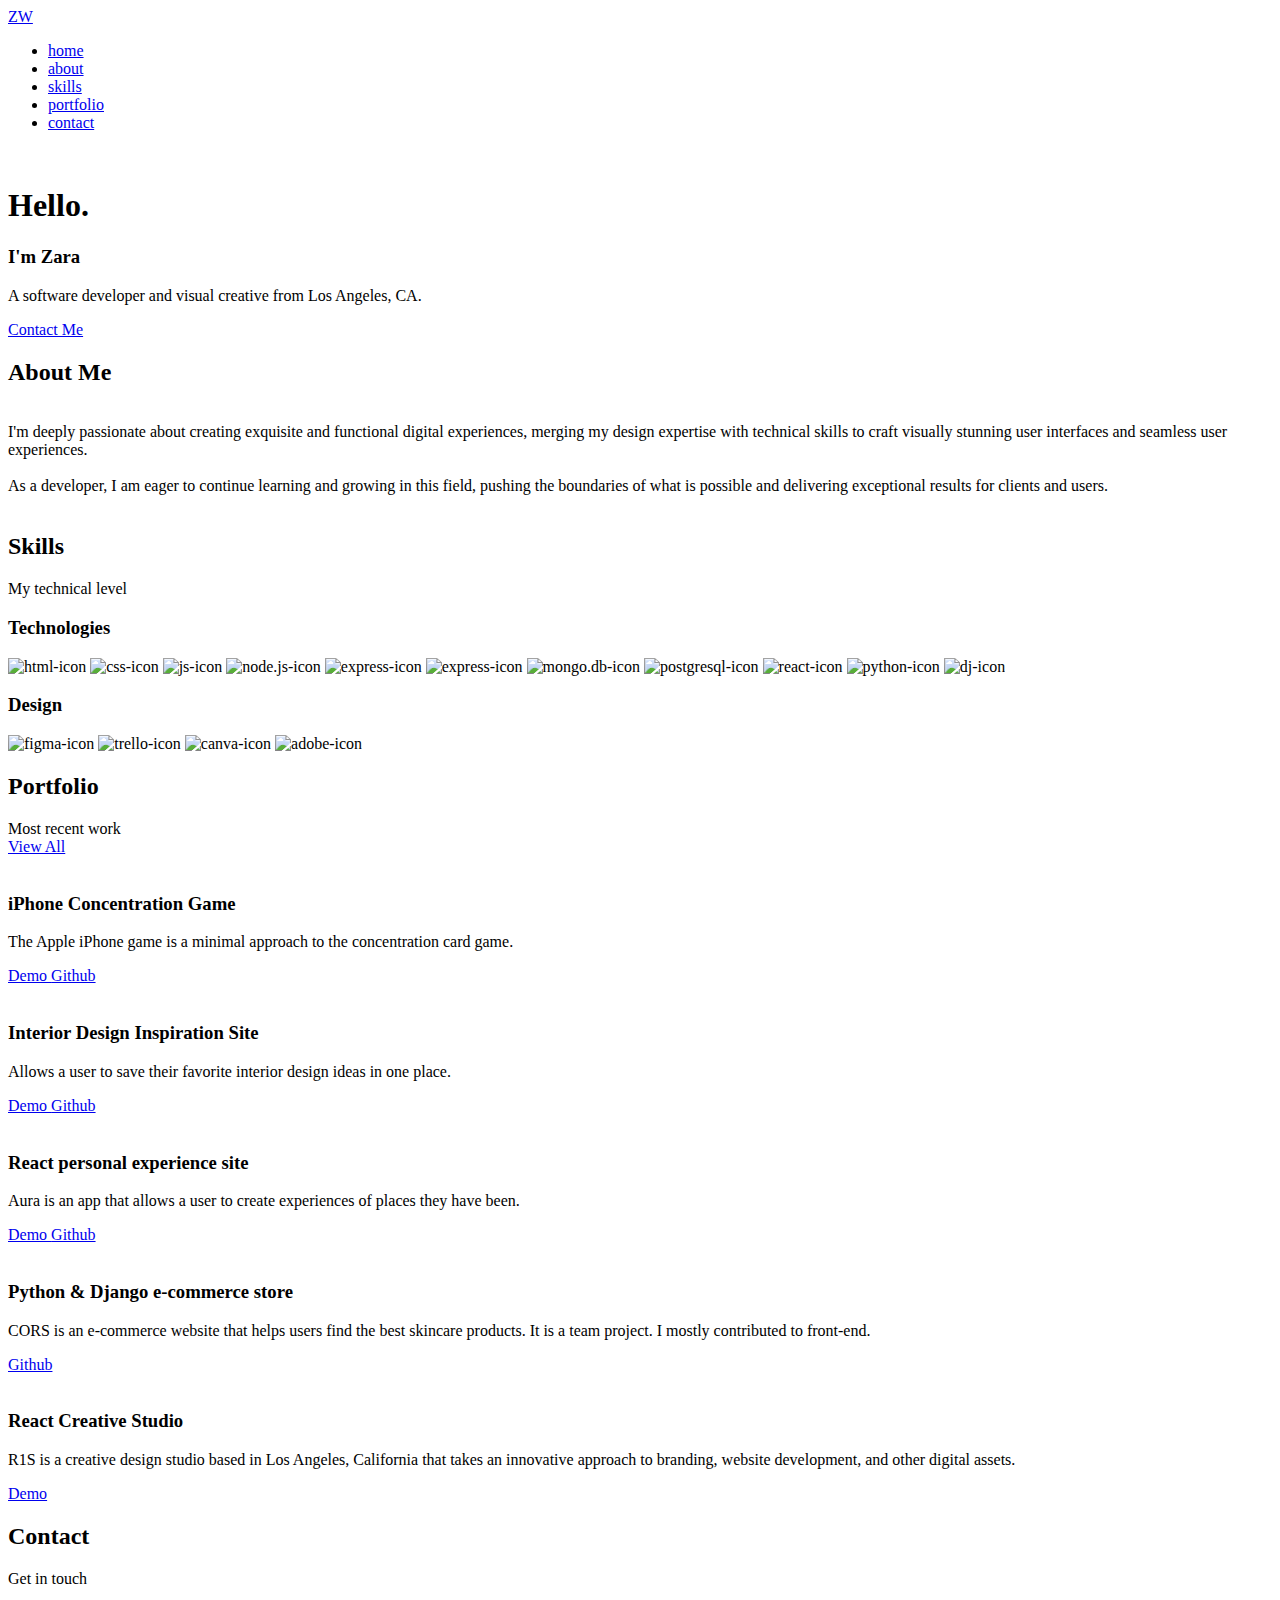
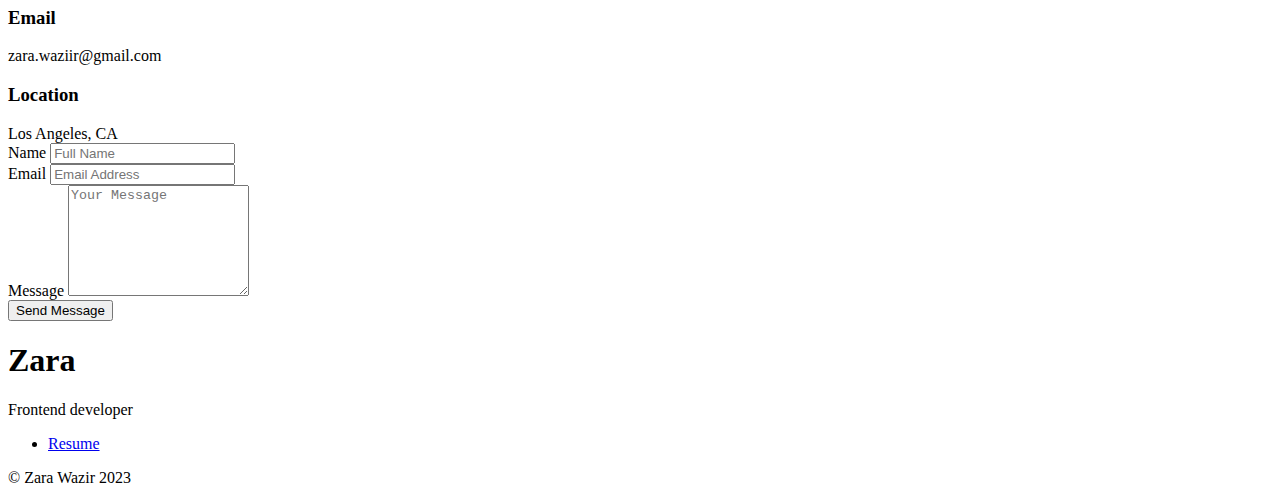
==== index.html @ 8b0acce5 "testing button" ====
<!DOCTYPE html>
<html lang="en">

<head>
	<meta charset="UTF-8">
	<meta http-equiv="X-UA-Compatible" content="IE=edge">
	<meta name="viewport" content="width=device-width, initial-scale=1.0">

	<!--==================== UNICONS ====================-->
	<link rel="stylesheet" href="https://unicons.iconscout.com/release/v4.0.0/css/line.css">

	<!--==================== FONT AWESOME ====================-->
	<script src="https://kit.fontawesome.com/96fd9e83e1.js" crossorigin="anonymous"></script>

	<!--==================== SWIPER CSS ====================-->
	<link rel="stylesheet" href="assets/css/swiper-bundle.min.css">

	<!--==================== BOOTSTRAP ====================-->
	<!-- <link rel="stylesheet" href="https://cdn.jsdelivr.net/npm/bootstrap@4.3.1/dist/css/bootstrap.min.css"
		integrity="sha384-ggOyR0iXCbMQv3Xipma34MD+dH/1fQ784/j6cY/iJTQUOhcWr7x9JvoRxT2MZw1T" crossorigin="anonymous"> -->

	<!--==================== CSS ====================-->
	<link rel="stylesheet" href="assets/css/style.css">

	<!--==================== LOGO ====================-->
	<link rel="icon" href="assets/img/zlogo.png" type="logo">

	<title>Zara Wazir</title>
</head>

<body>
	<!--==================== HEADER ====================-->
	<header class="header" id="header">
		<nav class="nav container">
			<a href="#home" class="nav_logo">ZW</a>


			<div class="nav__menu" id="nav-menu">
				<ul class="nav__list grid">
					<li class="nav__item">
						<a href="#home" class="nav__link active-link">
							<i class="uil uil-estate nav__icon"></i> home

						</a>
					</li>
					<li class="nav__item">
						<a href="#about" class="nav__link">
							<i class="uil uil-user nav__icon"></i> about
						</a>
					</li>
					<li class="nav__item">
						<a href="#skills" class="nav__link">
							<i class="uil uil-file-alt nav__icon"></i> skills
						</a>
					</li>

					<li class="nav__item">
						<a href="#portfolio" class="nav__link">
							<i class="uil uil-scenery nav__icon"></i> portfolio

						</a>
					</li>
					<li class="nav__item">
						<a href="#contact" class="nav__link">
							<i class="uil uil-message nav__icon"></i> contact

						</a>
					</li>
				</ul>
				<i class="uil uil-times nav__close" id="nav-close"></i>
			</div>
			<div class="nav__btns">
				<!-- Theme Change button -->
				<i class="uil uil-moon change-theme" id="theme-button"></i>

				<div class="nav__toggle" id="nav-toggle">
					<i class="uil uil-apps"></i>
				</div>
			</div>
		</nav>
	</header>

	<!--==================== MAIN ====================-->
	<main class="main">
		<!--==================== HOME ====================-->
		<section class="home section" id="home">
			<div class="home_container container grid">
				<div class="home__content grid">
				</div>
				<div class="home__data">
					<img src="assets/img/zw.png" alt="" class="home__img">
					<h1 class="home__title">Hello.</h1>
					<h3 class="home__subtitle">I'm Zara</h3>
					<p class="home__description">A software developer and visual creative from Los Angeles, CA. </p>
					<a href="#contact" class="button button--flex">
						Contact Me <i class="uil uil-message button__icon"></i>
					</a>
				</div>
		</section>
		<!--==================== ABOUT ====================-->
		<section class="about section" id="about">
			<h2 class="section__title">About Me</h2>
			<span class="section__subtitle"></span>
			<div class="about__container container grid">
				<img src="assets/img/about2.png" alt="" class="about__img">
				<div class="about__data">
				<div class="about__description"> I'm deeply passionate about creating exquisite and functional digital experiences, merging my design expertise with
				technical skills to craft visually stunning user interfaces and seamless user experiences. <br>
				<br>
				As a developer, I am eager to continue learning and growing in this field, pushing the boundaries of what is possible
				and delivering exceptional results for clients and users.<br>
				<br>
				<!-- In my spare time, I find joy in cooking, indulging in K-dramas, tidying up spaces, and fostering a modern minimal
				lifestyle. I channel this love for simplicity and aesthetics into my web design, where a clean and inviting aesthetic is
				always a nice touch.
				<br>
				 -->
				 <p>
					       </p>
			</div>
		</section>

		<!-- ==================== SKILLS TECH-STACK ==================== -->
		<section class="skills section" id="skills">
			<h2 class="section__title">Skills</h2>
			<span class="section__subtitle">My technical level</span>

			<div class="tech-stack">
				<div class="expertise">
					<h3>Technologies</h3>
					<div class="card-content">
						<img class="icon" src="assets/img/html.svg" alt="html-icon">
						<img class="icon" src="assets/img/css.svg" alt="css-icon">
						<img class="icon" src="assets/img/js.svg" alt="js-icon">
						<img class="icon" src="assets/img/node.js.svg" alt="node.js-icon">
						<img class="icon" src="assets/img/express.svg" alt="express-icon">
						<img class="icon" src="assets/img/TS.svg" alt="express-icon">
						<img class="icon" src="assets/img/mongoDB.svg" alt="mongo.db-icon">
						<img class="icon" src="assets/img/postgres.svg" alt="postgresql-icon">
						<img class="icon" src="assets/img/react.svg" alt="react-icon">
						<img class="icon" src="assets/img/python.svg" alt="python-icon">
						<img class="icon" src="assets/img/dj.svg" alt="dj-icon">
					</div>

					<div class="design">
						<h3>Design</h3>
						<div class="card-content">
							<img class="icon" src="assets/img/figma.svg" alt="figma-icon">
							<img class="icon" src="assets/img/trello.svg" alt="trello-icon">
							<img class="icon" src="assets/img/canva.svg" alt="canva-icon">
							<img class="icon" src="assets/img/adobe.svg" alt="adobe-icon">
						</div>
					</div>
				</div>
			</div>
		</section>

		<!-- ==================== PORTFOLIO ==================== -->
		
		<section class="portfolio section" id="portfolio">
			<h2 class="section__title">Portfolio</h2>
			<span class="section__subtitle">Most recent work</span>
			<div class="btn-div">
				<a href="/portfolio.html" class="button button--flex button--small portfolio__button btn-div" >
					View All
				<i class="uil uil-arrow-right button__icon"></i>
			</a>
		</div>
	

			<div class="portfolio__container container swiper mySwiper">
				<div class="swiper-wrapper">
					<!--==================== PORTFOLIO 1 ====================-->
					<div class="portfolio__content grid swiper-slide">
						<img src="assets/img/iphone-concentration-game.png" alt="" class="portfolio__img p2-img">

						<div class="portfolio__data">
							<h3 class="portfolio__title">iPhone Concentration Game</h3>
							<p class="portfolio__description">The Apple iPhone game is a minimal approach to the
								concentration card game.</p>
								<a href="https://concentration-game.up.railway.app/" class="button button--flex button--small portfolio__button "
									target="_blank">
								Demo
								<i class="uil uil-arrow-right  button__icon"></i>
							</a>
							<a href="https://github.com/mehjwazir/concentration-game"
								class="button button--flex button--small portfolio__button " target="_blank">
								Github
								<i class="uil uil-arrow-right button__icon"></i>
							</a>
						</div>
					</div>
					<!--==================== PORTFOLIO 2 ====================-->
					<div class="portfolio__content grid swiper-slide">
						<img src="assets/img/interior-design.png" alt="" class="portfolio__img p2-img">

						<div class="portfolio__data">
							<h3 class="portfolio__title">Interior Design Inspiration Site</h3>
							<p class="portfolio__description">Allows a user to save their favorite interior design ideas in one place.
							</p>
							<a href=https://interior-design.up.railway.app/ class="button button--flex button--small portfolio__button " target="_blank">
								Demo
								<i class="uil uil-arrow-right  button__icon"></i>
							</a>
							<a href="https://github.com/mehjwazir/interior-design"
								class="button button--flex button--small portfolio__button " target="_blank">
								Github
								<i class="uil uil-arrow-right button__icon"></i>
							</a>
						</div>
					</div>
					
					<!--==================== PORTFOLIO 3 ====================-->
					<div class="portfolio__content grid swiper-slide">
						<img src="assets/img/aura.png" alt="" class="portfolio__img p2-img">

						<div class="portfolio__data">
							<h3 class="portfolio__title">React personal experience site</h3>
							<p class="portfolio__description"> Aura is an app that allows a user to create experiences of places they have been.
							</p>
							<a href="https://aura.up.railway.app/" class="button button--flex button--small portfolio__button" target="_blank" > 
								Demo
								<i class="uil uil-arrow-right button__icon"></i>
							</a>
							<a href="https://github.com/mehjwazir/aura"
								class="button button--flex button--small portfolio__button " target="_blank">
								Github
								<i class="uil uil-arrow-right button__icon"></i>
							</a>
						</div>
					</div>

					<!--==================== PORTFOLIO 4 ====================-->
					<div class="portfolio__content grid swiper-slide">
						<img src="assets/img/cors.png" alt="" class="portfolio__img p2-img">
					
						<div class="portfolio__data">
							<h3 class="portfolio__title">Python & Django e-commerce store</h3>
							<p class="portfolio__description">CORS is an e-commerce website that helps users find the best skincare products. It is a team project. I mostly contributed to front-end.
							</p>
							<a href="https://github.com/CodyMurr/cors-project" class="button button--flex button--small portfolio__button "
								target="_blank">
								Github
								<i class="uil uil-arrow-right button__icon"></i>
							</a>
						</div>
					</div>
						<!--==================== PORTFOLIO 5 ====================-->
						<div class="portfolio__content grid swiper-slide">
							<img src="assets/img/r1s.png" alt="" class="portfolio__img p2-img">
						
							<div class="portfolio__data">
								<h3 class="portfolio__title">React Creative Studio</h3>
								<p class="portfolio__description">R1S is a creative design studio based in Los Angeles, California that takes an innovative approach to branding, website development, and other digital assets.

								</p>
								<a href="https://rohe1studio.com/" class="button button--flex button--small portfolio__button "
									target="_blank">
									Demo
									<i class="uil uil-arrow-right button__icon"></i>
								</a>
							</div>
						</div>
				</div>

				<!-- Add Arrows -->
				<div class="swiper-button-next">
					<i class="uil uil-angle-right-b swiper-portfolio-icon"></i>
				</div>
				<div class="swiper-button-prev">
					<i class="uil uil-angle-left-b swiper-portfolio-icon"></i>
				</div>

				<!-- Add Pagination -->
				<div class="swiper-pagination"></div>
			</div>
		</section>


		<!--==================== CONTACT ME ====================-->
		<section class="contact section" id="contact">
			<h2 class="section__title">Contact</h2>
		<span class="section__subtitle">Get in touch</span>

			<div class="contact__container container grid">
				<div>

					<div class="contact__information">
						<i class="uil uil-envelope contact__icon"></i>
						<div>
							<h3 class="contact__title">Email</h3>
							<span class="contact__subtitle">zara.waziir@gmail.com</span>
						</div>
					</div>

					<div class="contact__information">
						<i class="uil uil-map-marker contact__icon"></i>
						<div>
							<h3 class="contact__title">Location</h3>
							<span class="contact__subtitle">Los Angeles, CA</span>
						</div>
					</div>
				</div>

				<form action="https://formspree.io/f/mdoveely" method="POST" class="contact__form grid">
					<div class="contact__inputs grid">
						<div class="contact__content">
							<label for="" class="contact__label">Name</label>
							<input type="text" name="name" class="contact__input" placeholder="Full Name" required>
						</div>
						<div class="contact__content">
							<label for="" class="contact__label">Email</label>
							<input type="email" name="email" class="contact__input" placeholder="Email Address" required>
						</div>
					</div>
					<!-- <div class="contact__content">
						<label for="" class="contact__label">Project</label>
						<input type="text" name="text" class="contact__input">
					</div> -->
					<div class="contact__content">
						<label for="" class="contact__label">Message</label>
						<textarea name="textarea" id="" cols="0" rows="7" class="contact__input" placeholder="Your Message" required></textarea>
					</div>
					<div>
						<button type="submit" class="button button--flex">
							Send Message
							<i class="uil uil-message button__icon" ></i>
						</button>
					</div>
				</form>
			</div>
		</section>
	</main>

	<!--==================== FOOTER ====================-->
	<footer class="footer">
		<div class="footer__bg">
			<div class="footer__container container grid">
				<div>
					<h1 class="footer__title">Zara</h1>
					<span class="footer__subtitle">Frontend developer</span>
				</div>

				<ul class="footer__links">
					<li>
						<a href="https://docs.google.com/document/d/1O4CXvCYCmw8gj4f4keh7XNuHsCaDlIm1-J4uMjoQ_Gg/edit?usp=sharing"
						class="footer__links resume" target="_blank">Resume
						</a>
					</li>
			
				</ul>

				<div class="footer__social">

					<a href="https://www.linkedin.com/in/zarawazir/" target="_blank" class="footer__social">
						<i class="uil uil-linkedin"></i>
					</a>


					<a href="https://github.com/mehjwazir" target="_blank" class="footer__social">
						<i class="uil uil-github"></i>

					</a>

					<a href="" class="footer__social" target="_blank">
						<i class="uil uil-twitter"></i>
					</a>

					<a href="" class="footer__social" target="_blank">
						<i class="fa-brands fa-codepen"></i>
					</a>
				</div>
			</div>

			<p class="footer__copy">&#169; Zara Wazir 2023</p>
		</div>
	</footer>

	<!--==================== SCROLL TOP ====================-->
	<a href="#" class="scrollup" id="scroll-up">
		<i class="uil uil-arrow-up scrollup__icon"></i>

	</a>

	<!--==================== SWIPER JS ====================-->
	<script src="assets/js/swiper-bundle.min.js"></script>
	<!--==================== MAIN JS ====================-->
<script src="assets/js/main.js?v=1.0"></script>

</body>

</html>
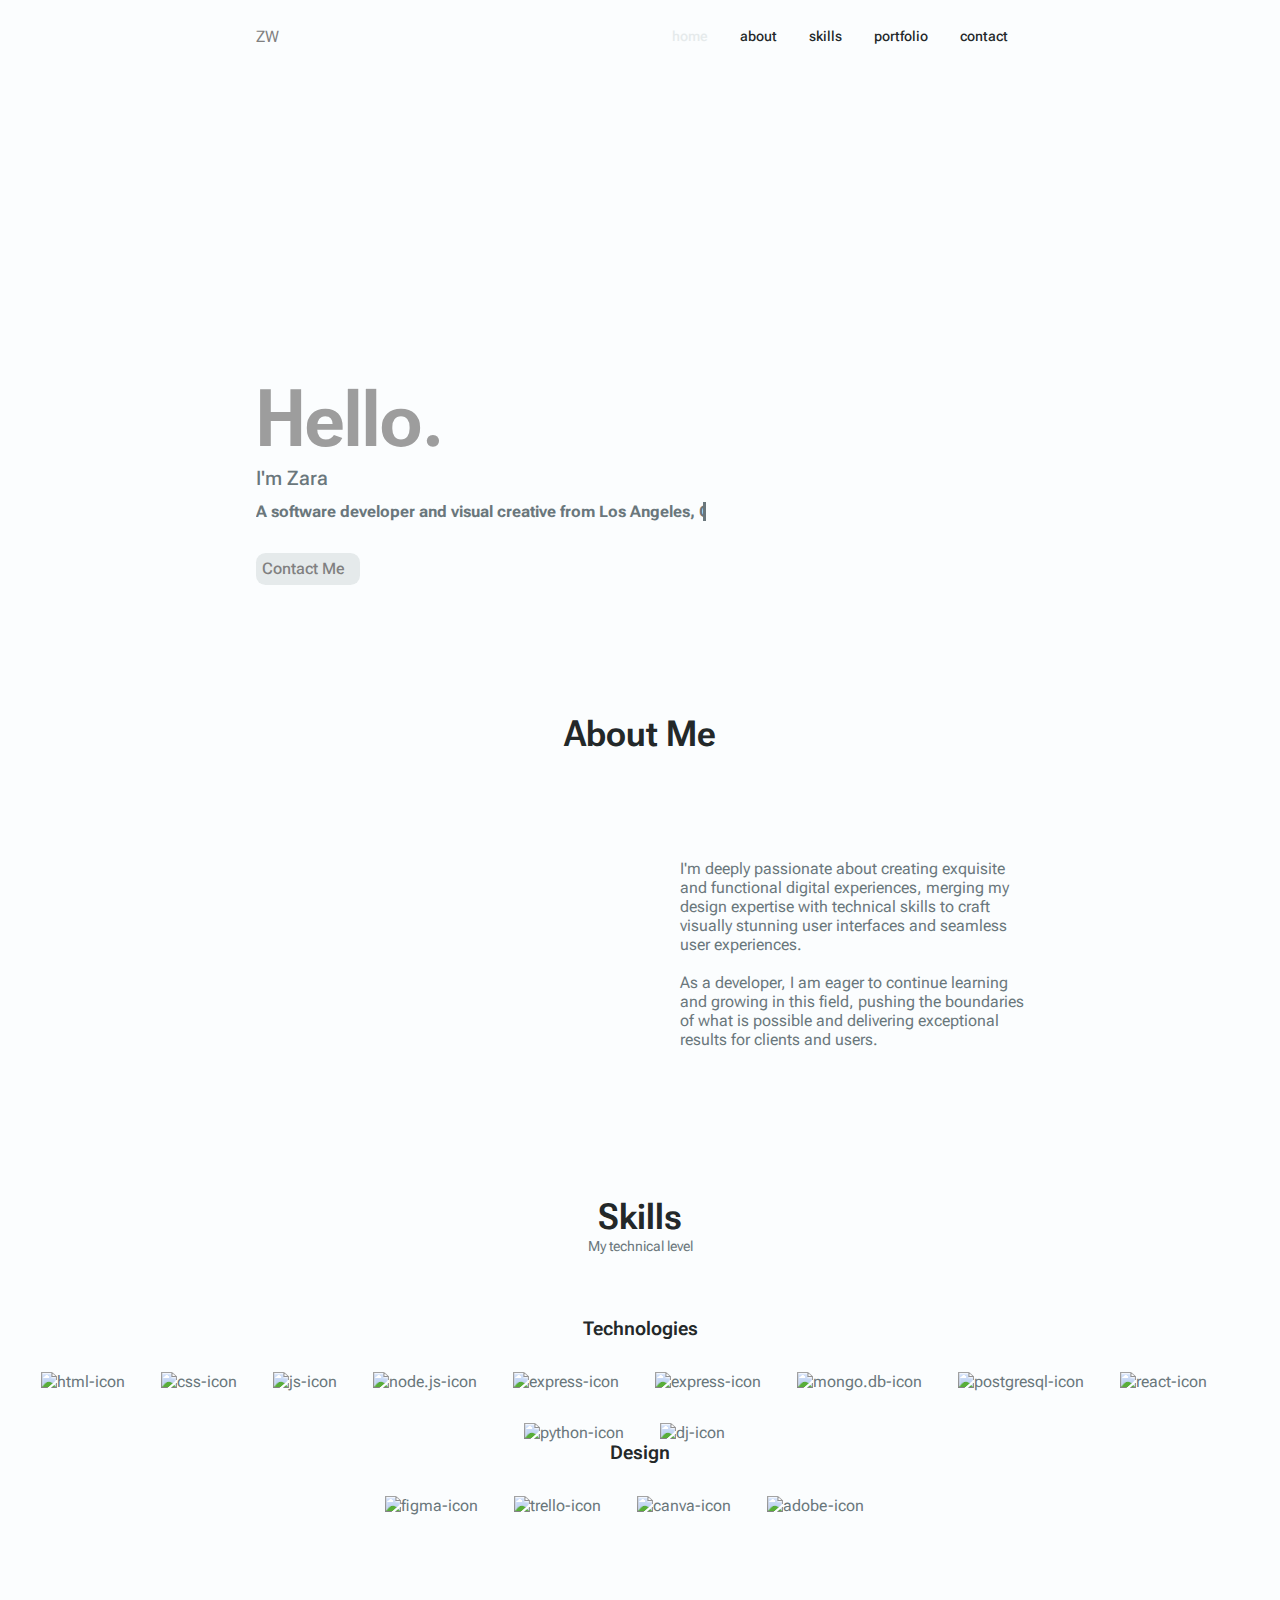
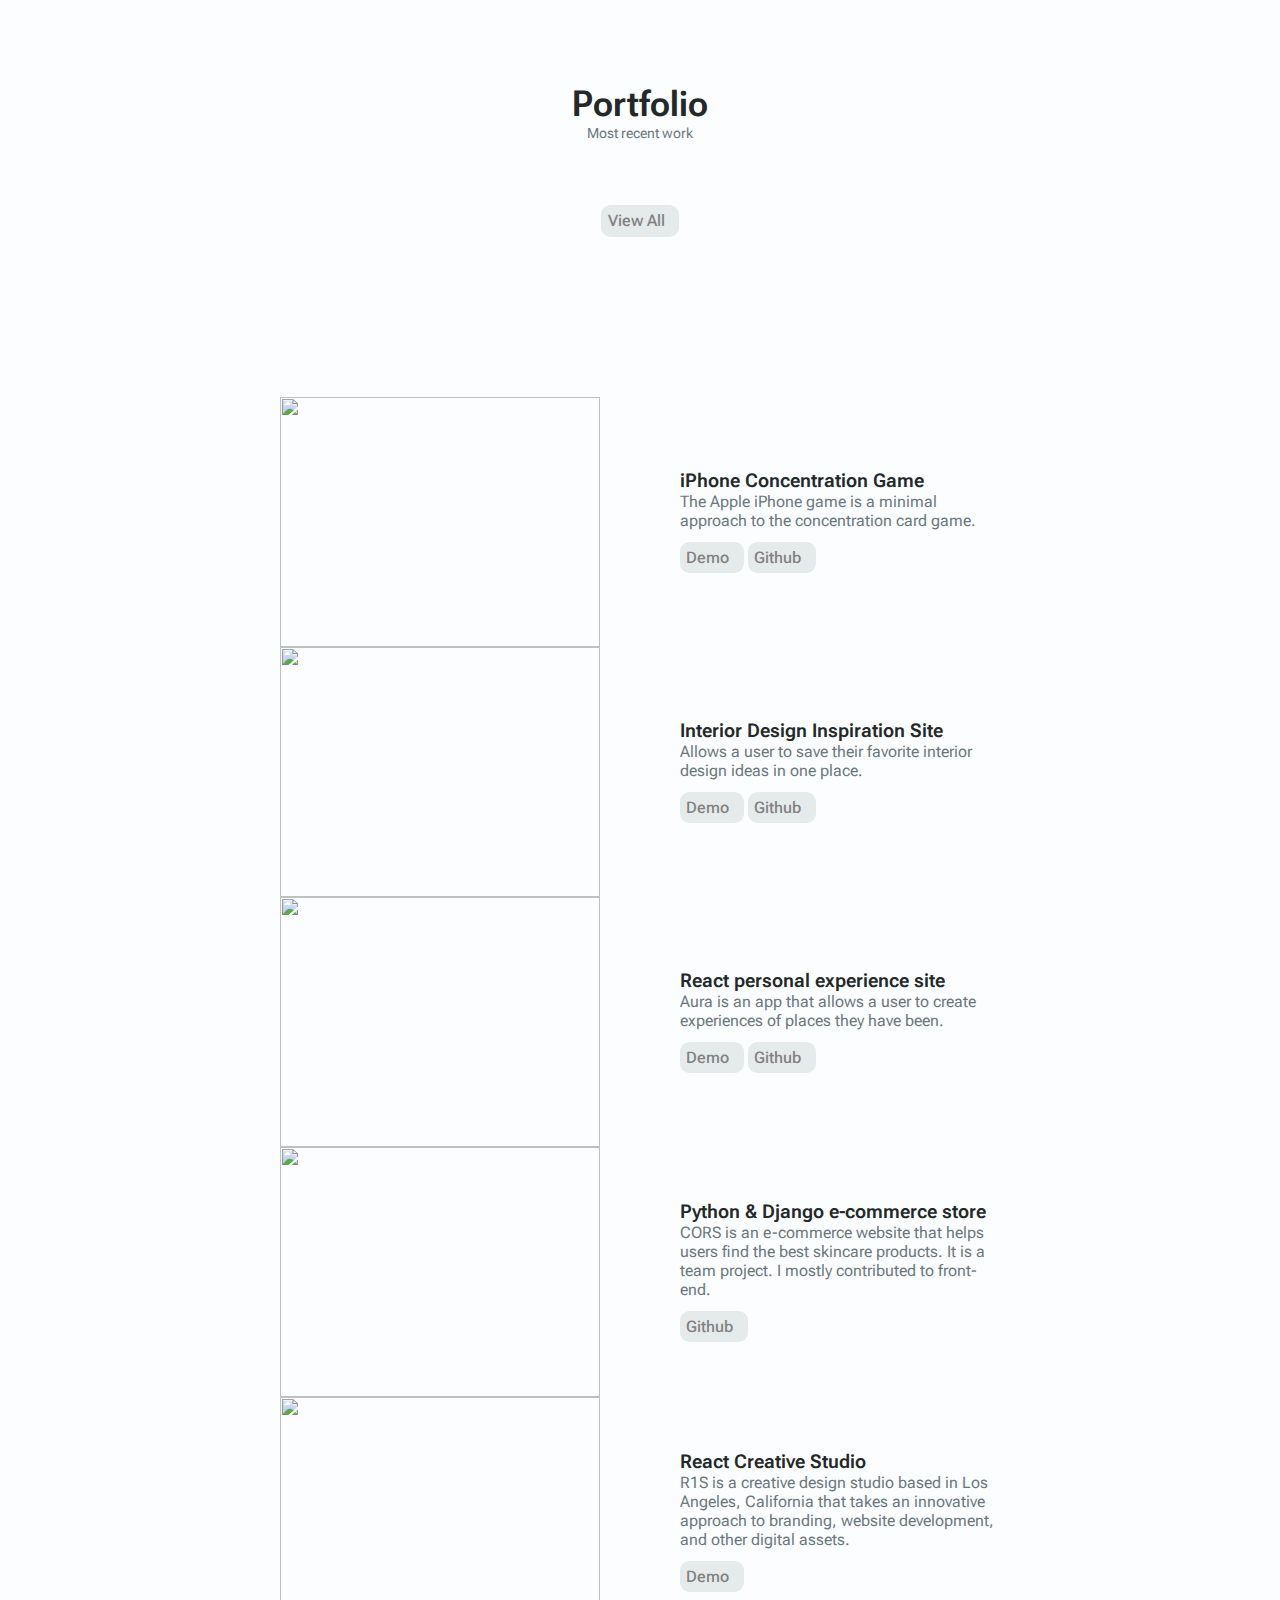
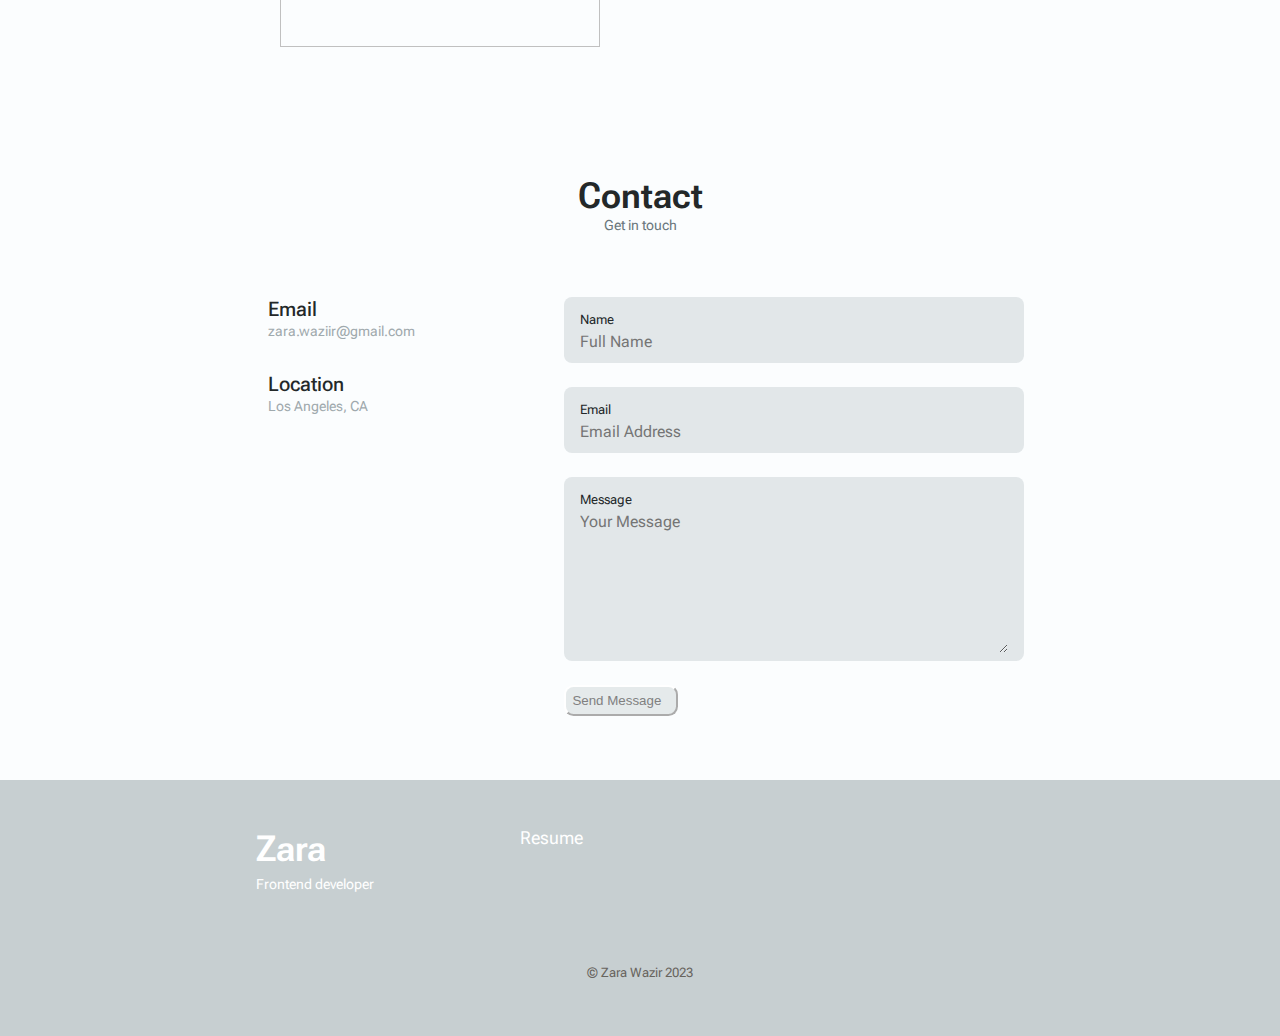
==== commit e6773126: "testing button" ====
--- a/index.html
+++ b/index.html
@@ -161,7 +161,7 @@
 			<h2 class="section__title">Portfolio</h2>
 			<span class="section__subtitle">Most recent work</span>
 			<div class="btn-div">
-				<a href="/portfolio.html" class="button button--flex button--small portfolio__button btn-div" >
+				<a href="/portfolio.html" class="button button--small portfolio__button btn-div" >
 					View All
 				<i class="uil uil-arrow-right button__icon"></i>
 			</a>
--- a/assets/css/style.css
+++ b/assets/css/style.css
@@ -0,0 +1,924 @@
+/*==================== GOOGLE FONTS ====================*/
+@import url('https://fonts.googleapis.com/css2?family=Roboto+Flex:opsz,wght@8..144,200&display=swap');
+
+/*==================== VARIABLES CSS ====================*/
+:root {
+	--header-height: 3rem;
+
+	/*========== Colors ==========*/
+
+	--hue-color: 195;
+	/*Purple 250 - Green 142 - Blue 230 - Pink 340*/
+
+	/* HSL color mode */
+	--first-color: hsl(var(--hue-color), 14%, 91%);
+	--first-color-second: hsl(var(--hue-color), 10%, 80%);
+	--first-color-alt: hsl(var(--hue-color), 57%, 53%);
+	--first-color-lighter: hsl(var(--hue-color), 92%, 85%);
+	--title-color: hsl(var(--hue-color), 8%, 15%);
+	--text-color: hsl(var(--hue-color), 8%, 45%);
+	--text-color-light: hsl(var(--hue-color), 8%, 65%);
+	--input-color: hsl(var(--hue-color), 12%, 90%);
+	--body-color: hsl(var(--hue-color), 60%, 99%);
+	--container-color: #fff;
+	--scroll-bar-color: hsl(var(--hue-color), 12%, 90%);
+	--scroll-thumb-color: hsl(var(--hue-color), 12%, 80%);
+
+	/*========== Font and typography ==========*/
+	--body-font: 'Roboto Flex', sans-serif;
+
+	/* .5rem = 8px, 1rem = 16px, 1.5rem = 24px ... */
+	--big-font-size: 2rem;
+	--h1-font-size: 1.5rem;
+	--h2-font-size: 1.25rem;
+	--h3-font-size: 1.125rem;
+	--normal-font-size: .938rem;
+	--small-font-size: .813rem;
+	--smaller-font-size: .75rem;
+
+	/*========== Font weight ==========*/
+	--font-medium: 500;
+	--font-semi-bold: 600;
+
+	/*========== Margin Bottom ==========*/
+	/* .25rem = 4px, .5rem = 8px, .75rem = 12px ... */
+	--mb-0-25: .25rem;
+	--mb-0-5: .5rem;
+	--mb-0-75: .75rem;
+	--mb-1: 1rem;
+	--mb-1-5: 1.5rem;
+	--mb-2: 2rem;
+	--mb-2-5: 2.5rem;
+	--mb-3: 3rem;
+
+	/*========== z index ==========*/
+	--z-tooltip: 10;
+	--z-fixed: 100;
+	--z-modal: 1000;
+}
+
+/* Font size for large devices */
+@media screen and (min-width: 968px) {
+	:root {
+		--big-font-size: 3rem;
+		--h1-font-size: 2.25rem;
+		--h2-font-size: 1.5rem;
+		--h3-font-size: 1.25rem;
+		--normal-font-size: 1rem;
+		--small-font-size: .875rem;
+		--smaller-font-size: .813rem;
+	}
+}
+
+/*========== Variables Dark theme ==========*/
+body.dark-theme {
+	/* HSL color mode */
+	--first-color-second: hsl(var(--hue-color), 30%, 8%);
+	--title-color: hsl(var(--hue-color), 8%, 95%);
+	--text-color: hsl(var(--hue-color), 8%, 75%);
+	--input-color: hsl(var(--hue-color), 29%, 16%);
+	--body-color: hsl(var(--hue-color), 28%, 12%);
+	--container-color: hsl(var(--hue-color), 29%, 16%);
+	--scroll-bar-color: hsl(var(--hue-color), 12%, 48%);
+	--scroll-thumb-color: hsl(var(--hue-color), 12%, 36%);
+
+}
+
+
+/*========== Button Dark/Light ==========*/
+.nav__btns {
+	display: flex;
+	align-items: center;
+}
+
+.change-theme {
+	font-size: 1.25rem;
+	color: var(--title-color);
+	margin-right: var(--mb-1);
+	cursor: pointer;
+}
+
+.change-theme:hover {
+	color: var(--first-color);
+}
+
+
+/*==================== BASE ====================*/
+* {
+	box-sizing: border-box;
+	padding: 0;
+	margin: 0;
+}
+
+html {
+	scroll-behavior: smooth;
+}
+
+body {
+	margin: 0 0 var(--header-height) 0;
+	font-family: var(--body-font);
+	font-size: var(--normal-font-size);
+	background-color: var(--body-color);
+	color: var(--text-color);
+}
+
+h1,
+h2,
+h3,
+h4 {
+	color: var(--title-color);
+	font-weight: var(--font-semi-bold);
+}
+
+ul {
+	list-style: none;
+}
+
+a {
+	text-decoration: none;
+	
+}
+
+
+img {
+	max-width: 100%;
+	height: auto;
+} 
+
+/*==================== REUSABLE CSS CLASSES ====================*/
+.section {
+	padding: 3rem 0 4rem;
+}
+
+.section__title {
+	font-size: var(--h1-font-size);
+	color: var(--title-color);
+}
+
+.section__subtitle {
+	display: block;
+	font-size: var(--small-font-size);
+	margin-bottom: var(--mb-3);
+}
+
+.section__title,
+.section__subtitle {
+	text-align: center;
+}
+
+/*==================== LAYOUT ====================*/
+.container {
+	max-width: 768px;
+	margin-left: var(--mb-1-5);
+	margin-right: var(--mb-1-5);
+}
+
+.grid {
+	display: grid;
+	gap: 1.5rem;
+}
+
+
+/*==================== HEADER ====================*/
+
+.header {
+	width: 100%;
+	position: fixed;
+	bottom: 0;
+	left: 0;
+	z-index: var(--z-fixed);
+	background-color: var(--body-color);
+}
+
+/*==================== NAV ====================*/
+.nav {
+	min-width: var(--header-height);
+	display: flex;
+	justify-content: space-between;
+	align-items: center;
+}
+
+.nav_logo {
+	color: gray;
+}
+.nav_logo .nav__toggle {
+	color: var(--title-color);
+	font-weight: var(--font-medium);
+}
+
+.nav_logo:hover {
+	color: var(--first-color)
+}
+
+.nav__toggle {
+	font-size: 1.1rem;
+	cursor: pointer;
+}
+
+.nav__toggle:hover {
+	color: var(--first-color);
+
+}
+
+@media screen and (max-width: 767px) {
+	.nav__menu {
+		position: fixed;
+		bottom: -100%;
+		left: 0;
+		width: 100%;
+		background-color: var(--body-color);
+		padding: 2rem 1.5rem 4rem;
+		box-shadow: 0 -1px 4px rgba(0, 0, 0, .15);
+		border-radius: 1.5rem 1.5rem 0 0;
+		transition: .3s;
+	}
+}
+
+.nav__list {
+	grid-template-columns: repeat(3, 1fr);
+	gap: 2rem;
+}
+
+.nav__link {
+	display: flex;
+	flex-direction: column;
+	align-items: center;
+	font-size: var(--small-font-size);
+	color: var(--title-color);
+	font-weight: var(--font-medium);
+}
+
+.nav__link:hover {
+	color: var(--first-color);
+}
+
+.nav__icon {
+	font-size: 1.2rem;
+}
+
+.nav__close {
+	position: absolute;
+	right: 1.3rem;
+	bottom: 0.5rem;
+	font-size: 1.5rem;
+	cursor: pointer;
+	color: var(--first-color);
+
+}
+
+.nav__close:hover {
+	color: var(--first-color-alt);
+}
+
+
+/* show menu */
+.show-menu {
+	bottom: 0;
+
+}
+
+
+/* Active link */
+.active-link {
+	color: var(--first-color);
+}
+
+
+/* Change background header */
+.scroll-header {
+	box-shadow: 0 -1px 4px rgba(0, 0, 0, .15);
+}
+
+
+/*==================== HOME ====================*/
+.home__container {
+	gap: 1rem;
+}
+
+
+.home__content {
+	grid-template-columns: .1fr .3fr;
+	padding-top: 3.5rem;
+	align-items: center;
+	
+}
+
+.home__img {
+margin-bottom: 10rem;
+height: 20rem;
+}
+
+.home__data {
+	grid-column: 1/3;
+}
+
+.home__title {
+	font-size: var(--big-font-size);
+	color: #9D9D9D;
+		position: relative;
+		font-size: 5rem;
+		animation: slide-up 1.2s;
+}
+
+@keyframes slide-up {
+	from {
+		transform: translateY(5rem);
+	}
+
+	to {
+		transform: translateY(0);
+	}
+}
+
+.home__subtitle {
+	font-size: var(--h3-font-size);
+	color: var(--text-color);
+	font-weight: var(--font-medium);
+	margin-bottom: var(--mb-0-75);
+	
+}
+
+.home__description {
+	margin-bottom: var(--mb-2);
+	position: relative;
+		width: 50ch;
+		font-weight: bold;
+		animation: type 5s steps(50), blink 0.5s step-end infinite alternate;
+		white-space: nowrap;
+		overflow: hidden;
+		border-right: 3px solid;
+}
+
+@keyframes type {
+	0% {
+		width: 0;
+	}
+}
+
+@keyframes blink {
+	50% {
+		border-color: transparent;
+	}
+}
+
+.home__scroll {
+	display: none;
+}
+
+.home__scroll-button {
+	color: var(--first-color);
+	transition: .3s;
+}
+
+.home__scroll-button:hover {
+	transform: translateY(.25rem);
+}
+
+
+.home__scroll-name {
+	font-size: var(--small-font-size);
+	color: var(--title-color);
+	font-weight: var(--font-medium);
+	margin-right: var(--mb-0-25);
+}
+
+.home__scroll-arrow {
+	font-size: 1.25rem;
+}
+
+
+/*==================== BUTTONS ====================*/
+.button {
+	color: black;
+	display: inline-block;
+	background-color: var(--first-color);
+	color: gray;
+	padding: .4rem;
+	border-radius: .6rem;
+	font-weight: var(--font-medium);
+}
+
+.button:hover {
+	color: white !important;
+	background-color: #9d968d;
+}
+
+.button__icon {
+	font-size: 1.25rem;
+	margin-left: var(--mb-0-5);
+	transition: .3s;
+
+}
+
+.button--flex {
+	display: inline-flex;
+	align-items: center;
+	border-color: white;
+	
+}
+
+.btn-div {
+	display: flex !important;
+	justify-content: center !important;
+	margin-bottom: 5rem !important;
+}
+
+/*==================== ABOUT ====================*/
+ .about__img {
+	height: 200px;
+	margin-left: 5.3rem;
+	/* border-radius: .5rem; */
+	/* justify-content: center;
+	align-self: center;
+	 */
+
+} 
+
+.about__description {
+	text-align: center;
+	margin-top: var(--mb-2-5);
+
+}
+
+
+/*==================== SKILLS ====================*/
+.skills__title {
+	font-size: var(--h3-font-size);
+}
+
+.skills__subtitle {
+	font-size: var(--small-font-size);
+	color: var(--text-color-light);
+}
+ 
+.icon {
+	width: 70px;
+	height: 70px;
+	margin-top: 2rem;
+	margin-right: 2rem;
+
+}
+
+@media (max-width: 414px) {
+	.icon {
+		width: 40px;
+		height: 40px;
+	}
+}
+
+.tech-stack {
+	text-align: center;
+	padding-bottom: 40px;
+}
+
+
+
+
+/*==================== PORTFOLIO ====================*/
+.portfolio__container {
+	overflow: initial;
+	
+}
+
+.portfolio__content {
+	padding: 0 1.5rem;
+}
+
+.portfolio__img {
+	/* width: 400px; */
+	/* border-radius: .5rem; */
+	justify-content: center;
+	/* margin-left: 0.1rem; */
+}
+
+.p2-img {
+	height: 250px;
+	
+	
+}
+
+.portfolio_title {
+	font-size: var(--h3-font-size);
+	margin-bottom: var(--mb-0-5);
+}
+
+.portfolio__description {
+	margin-bottom: var(--mb-0-75);
+}
+
+.portfolio__button:hover .button__icon {
+	transform: translateX(.25rem);
+
+}
+
+.btn {
+	text-decoration: underline;
+	color: gray;
+}
+
+.swiper-button-prev::after,
+.swiper-button-next::after {
+	content: '';
+}
+
+.swiper-portfolio-icon {
+	font-size: 2rem;
+	color: var(--first-color);
+}
+
+.swiper-button-prev {
+	left: -.5rem;
+}
+
+.swiper-button-next {
+	right: -.5rem;
+}
+
+.swiper-horizontal>.swiper-pagination-bullets {
+	bottom: -2.5rem;
+}
+
+.swiper-pagination-bullet-active {
+	background-color: var(--first-color);
+}
+
+.swiper-button-prev,
+.swiper-button-next,
+.swiper-pagination-bullet {
+	outline: none
+}
+
+
+
+/*==================== CONTACT ME ====================*/
+.contact__container {
+	row-gap: 3rem;
+}
+
+.contact__information {
+	display: flex;
+	margin-bottom: var(--mb-2);
+}
+
+.contact__icon {
+	font-size: 2rem;
+	color: var(--first-color);
+	margin-right: var(--mb-0-75);
+}
+
+.contact__title {
+	font-size: var(--h3-font-size);
+	font-weight: var(--font-medium);
+}
+
+.contact__subtitle {
+	font-size: var(--small-font-size);
+	color: var(--text-color-light);
+}
+
+.contact__content {
+	background-color: var(--input-color);
+	border-radius: .5rem;
+	padding: .75rem 1rem .25rem;
+}
+
+.contact__label {
+	font-size: var(--smaller-font-size);
+	color: var(--title-color);
+}
+
+.contact__input {
+	width: 100%;
+	background-color: var(--input-color);
+	color: var(--text-color);
+	font-family: var(--body-font);
+	font-size: var(--normal-font-size);
+	border: none;
+	outline: none;
+	padding: .25rem .5rem .5rem 0;
+}
+
+/*==================== FOOTER ====================*/
+.footer {
+	padding-top: 2rem;
+}
+
+.footer__container {
+	row-gap: 3.5rem;
+}
+
+.footer__bg {
+	background-color: var(--first-color-second);
+	padding: 2rem 0 3rem;
+}
+
+.footer__title {
+	font-size: var(--h1-font-size);
+	margin-bottom: var(--mb-0-25);
+	
+}
+
+.footer__subtitle {
+	font-size: var(--small-font-size);
+}
+
+.footer__links {
+	display: flex;
+	flex-direction: column;
+	row-gap: 1.5rem;
+}
+
+.footer__links:hover {
+	color: #9d968d;
+}
+
+.footer__social {
+	font-size: 1.25rem;
+	margin-right: var(--mb-1-5);
+}
+
+.footer__social:hover {
+	color: #9d968d;
+}
+
+.footer__copy {
+	font-size: var(--smaller-font-size);
+	text-align: center;
+	color: #67645e;
+	margin-top: var(--mb-3);
+}
+
+.footer__title,
+.footer__subtitle,
+.footer__links,
+.footer__social {
+	color: #FFF;
+}
+
+.resume {
+	font-size: 1.1rem;
+}
+/*========== SCROLL UP ==========*/
+.scrollup {
+	position: fixed;
+	right: 1rem;
+	bottom: -20%;
+	background-color: var(--first-color);
+	opacity: .8;
+	padding: 0 .3rem;
+	border-radius: .4rem;
+	z-index: var(--z-tooltip);
+	transition: .4s;
+}
+
+.scrollup:hover {
+	background-color: #9d968d;
+}
+
+.scrollup__icon {
+	font-size: 1.5rem;
+	color: #FFF;
+}
+
+/* Show scroll */
+.show-scroll {
+	bottom: 3.5rem;
+	right: 2.5rem;
+}
+
+/*========== SCROLL BAR ==========*/
+::-webkit-scrollbar {
+	width: .60rem;
+	background-color: var(--scroll-bar-color);
+	border-radius: .5rem;
+}
+
+::-webkit-scrollbar-thumb {
+	background-color: var(--scroll-thumb-color);
+	border-radius: .5rem;
+}
+
+::-webkit-scrollbar-thumb:hover {
+	background-color: var(--text-color-light);
+}
+
+/*==================== MEDIA QUERIES ====================*/
+/* For small devices */
+@media screen and (max-width: 350px) {
+	.container {
+		margin-left: var(--mb-1);
+		margin-right: var(--mb-1);
+	}
+
+	.nav__menu {
+		padding: 2rem .25rem 4rem;
+	}
+
+	.nav__list {
+		column-gap: 0
+	}
+
+	.home__content {
+		grid-template-columns: .25fr 3fr;
+	}
+
+
+	.skills__title {
+		font-size: var(--normal-font-size);
+	}
+
+	
+
+	
+}
+
+
+	/* For medium devices */
+	@media screen and (min-width: 568px) {
+		.home__content {
+			grid-template-columns: max-content 1fr 1fr;
+		}
+
+		.home__data {
+			grid-column: initial;
+		}
+
+			.home__img {
+			order: 1;
+			justify-self: center;
+			margin-bottom: 10rem;
+			height: 30rem;
+		}
+
+		.about__container,
+		.skills__container,
+		.portfolio__content,
+		.contact__container,
+		.footer__container {
+			grid-template-columns: repeat(2, 1fr);
+		}
+
+	}
+
+	@media screen and (min-width: 768px) {
+		.container {
+			margin-left: auto;
+			margin-right: auto;
+		}
+
+		body {
+			margin: 0;
+		}
+
+		.section {
+			padding: 6rem 0 2rem;
+		}
+
+		.section__subtitle {
+			margin-bottom: 4rem;
+		}
+
+		.header {
+			top: 0;
+			bottom: initial;
+		}
+
+		.header,
+		.main,
+		.footer__container {
+			padding: 0 1rem;
+		}
+
+		.nav {
+			height: calc(var(--header-height) + 1.5rem);
+			column-gap: 1rem;
+		}
+
+		.nav__icon,
+		.nav__close,
+		.nav_toggle {
+			display: none;
+		}
+
+		.nav__list {
+			display: flex;
+			column-gap: 2rem;
+		}
+		.nav__menu{
+			margin-left: auto;
+		}
+		.change-theme {
+			margin: 0;
+		}
+
+		.home__container{
+			row-gap: 5rem;
+		}
+		.home__content{
+			padding-top: 5.5rem;
+			column-gap: 2rem;
+		}
+
+		.home__img {
+		margin-bottom: 10rem;
+		height: 30rem;
+		}
+		
+		.home__scroll{
+			display: block;
+		}
+		.home__scroll-button{
+			margin-left: 3rem;
+		}
+
+		.about__container{
+			column-gap: 5rem;
+		}
+
+		/* .about__img{
+			width: 350px;
+		} */
+		.about__description{
+			text-align: initial;
+		}
+		
+		.portfolio__img{
+			width: 320px;
+		}
+		.portfolio__content{
+			align-items: center;
+		}
+		.project{
+			text-align: initial;
+		}
+		.project__bg{
+			background: none;
+		}
+		.project__container{
+			background-color: var(--first-color-second);
+			border-radius: 1rem;
+			padding: 3rem 2.5rem 0;
+			grid-template-columns: 1fr max-content;
+			column-gap: 3rem;
+		}
+		.project__data{
+			padding-top: .8rem;
+		}
+
+		.footer__container{
+			grid-template-columns: repeat(3, 1fr);
+			
+		}
+		.footer__bg{
+			padding: 3rem 0 3.5rem;
+		}
+		.footer__links{
+			flex-direction: row;
+			column-gap: 2rem;
+			
+		}
+		.footetr__socials{
+			justify-self: flex-end;
+		}
+		.footer__copy{
+			margin-top: 4.5rem;
+		}
+	}
+
+	/* For large devices */
+
+	@media screen and (min-width: 1024px) {
+		.header,
+		.main,
+		.footer__container{
+			padding: 0;
+		}
+
+		.portfolio__content{
+			column-gap: 5rem;
+			
+		}
+
+		.swiper-portfolio-icon{
+			font-size: 3.5rem;
+		}
+		.swiper-button-prev{
+			left: -3.5rem;
+		}
+		.swiper-button-next {
+			right: -3.5rem;
+		}
+		.swiper-container-horizontal > .swiper-pagination-bullets{
+			bottom: -4.5rem;
+		}
+		.contact__form{
+			width: 460px;
+		}
+		.contact__inputs{
+			grid-template-columns: repeat(2,);
+		}
+
+	}
+
+
+	
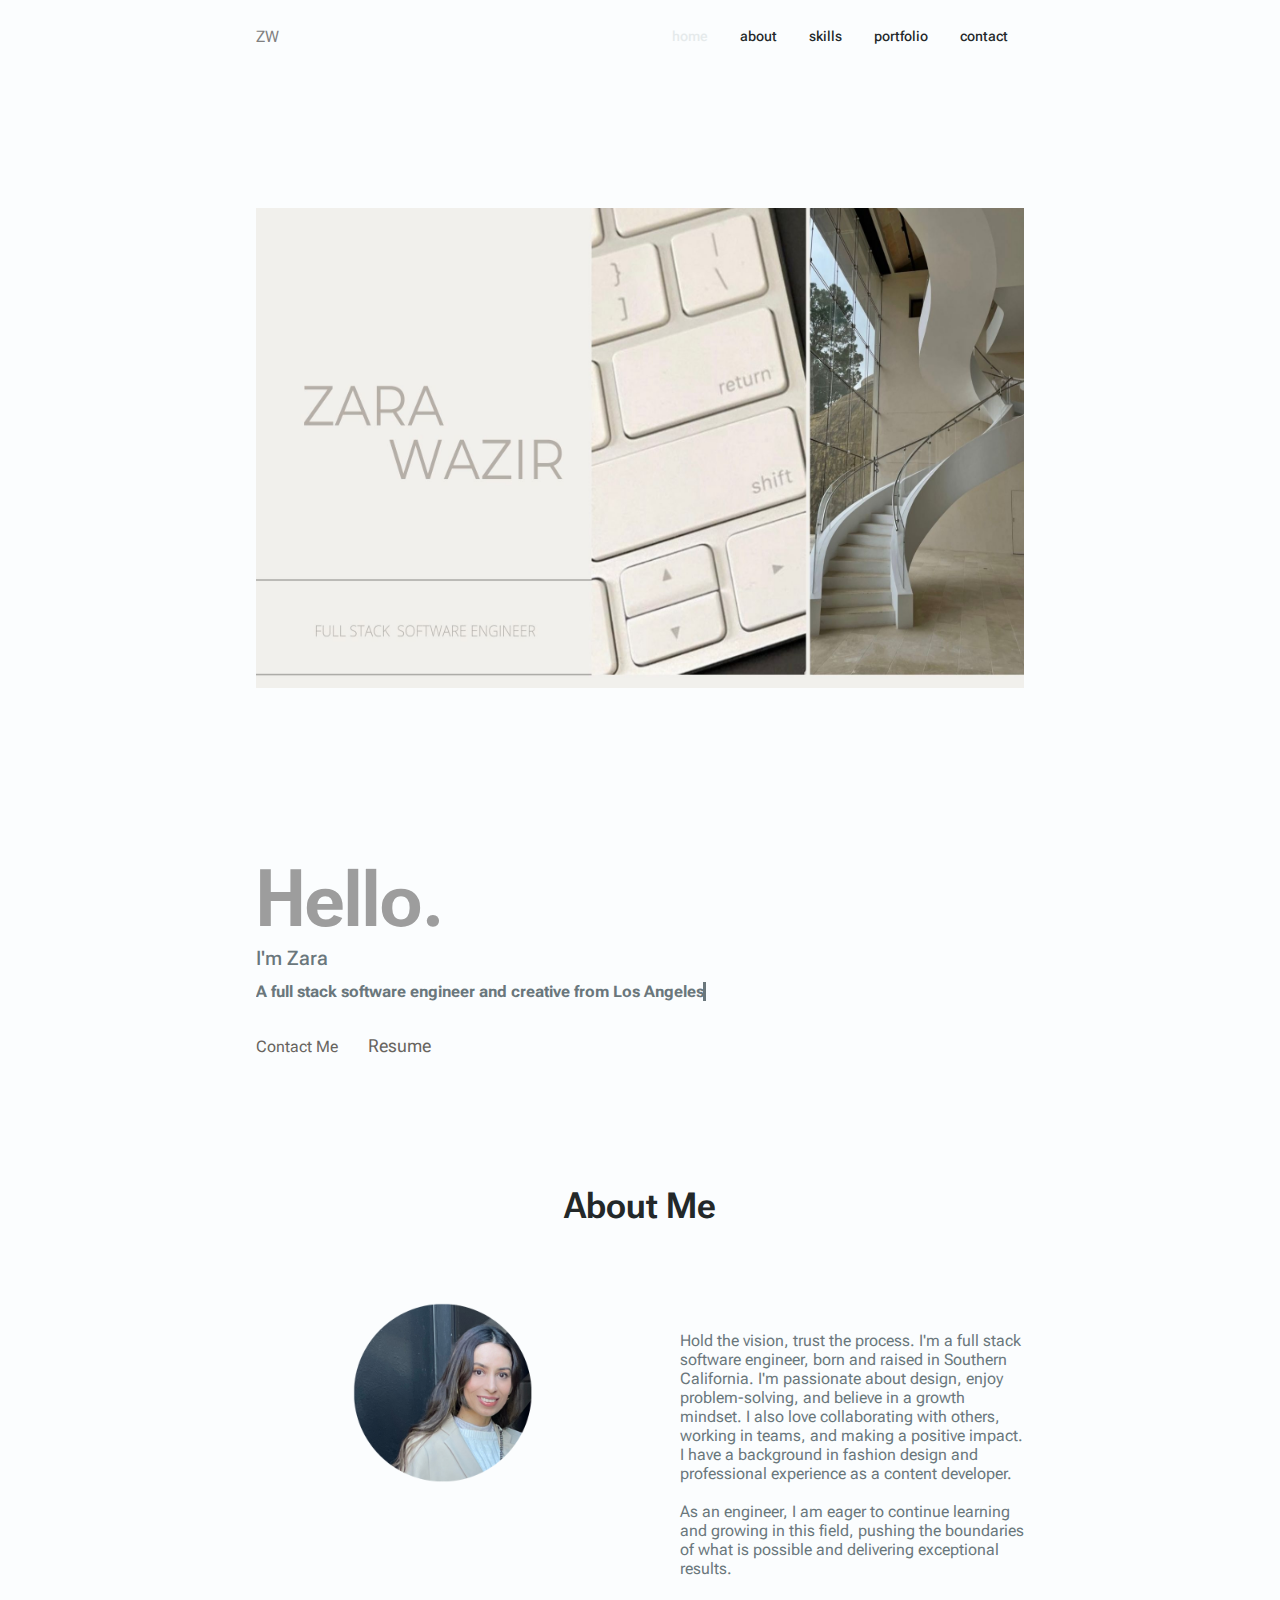
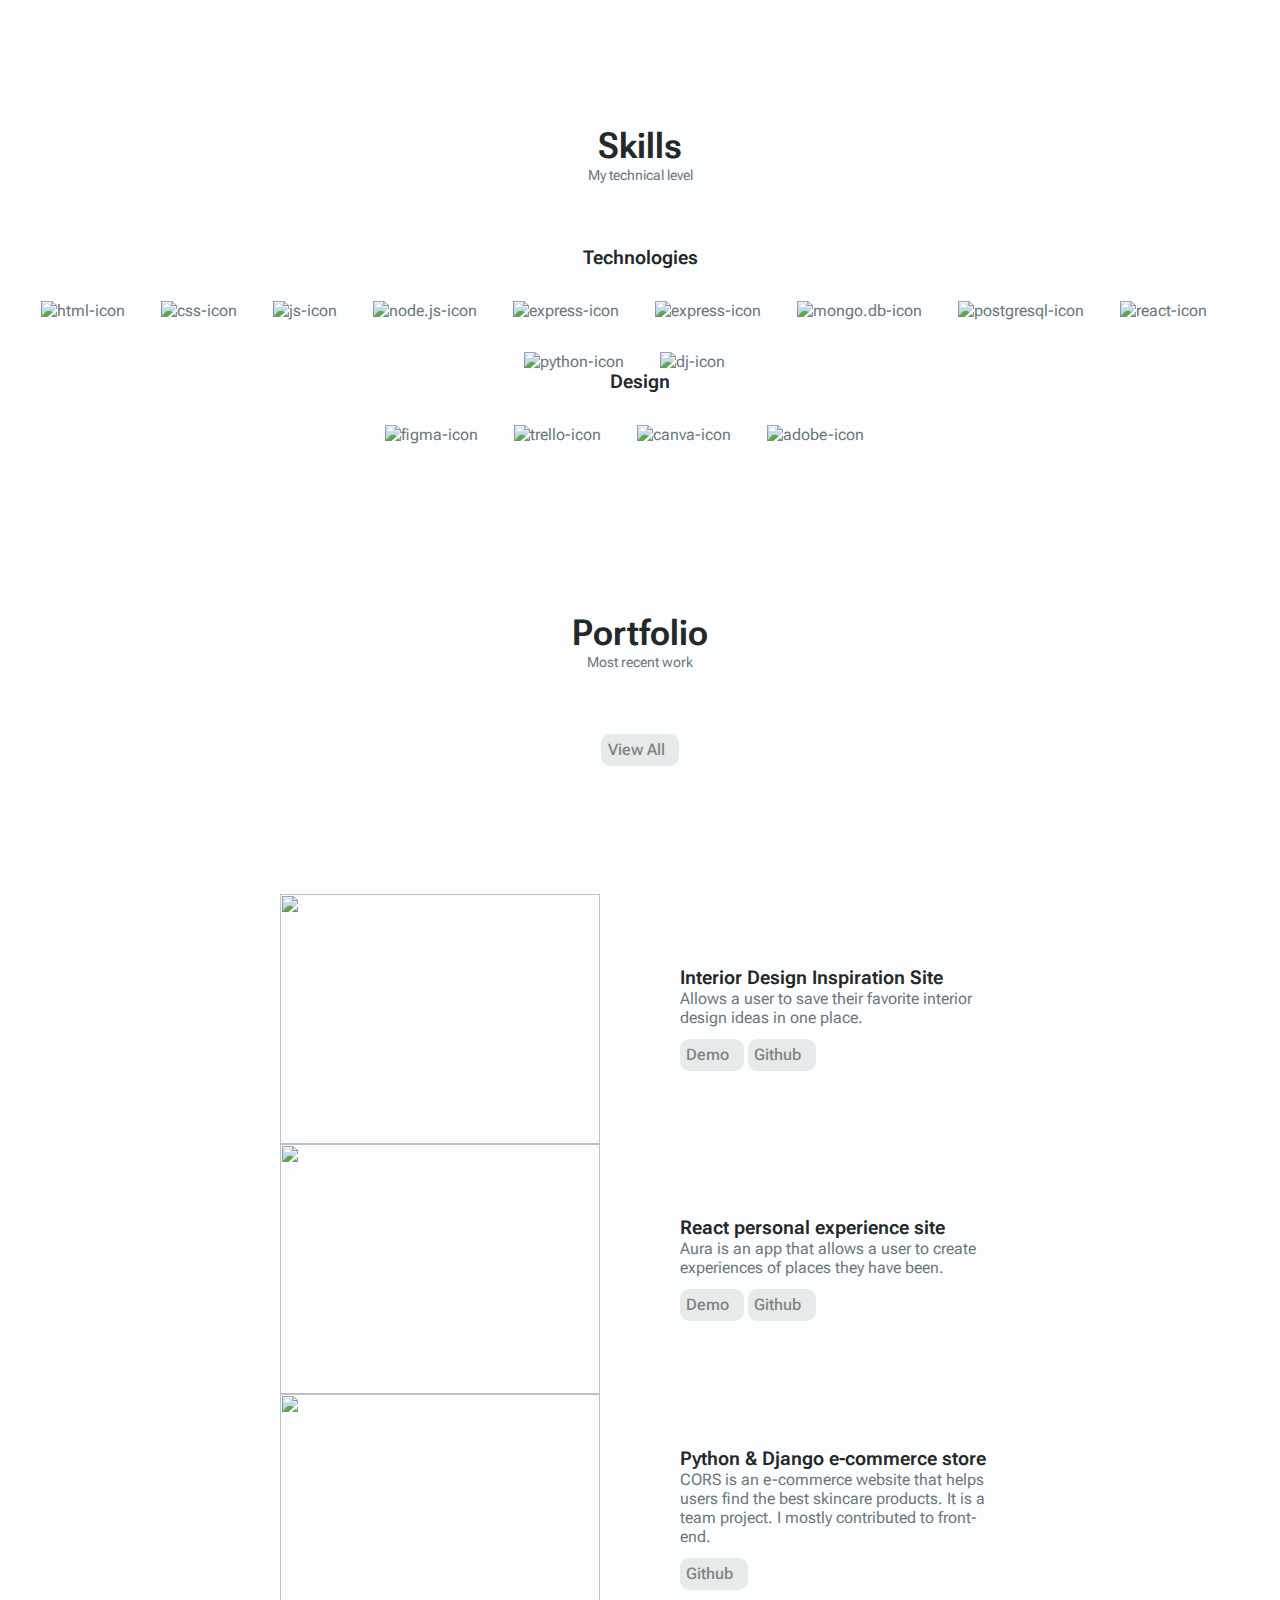
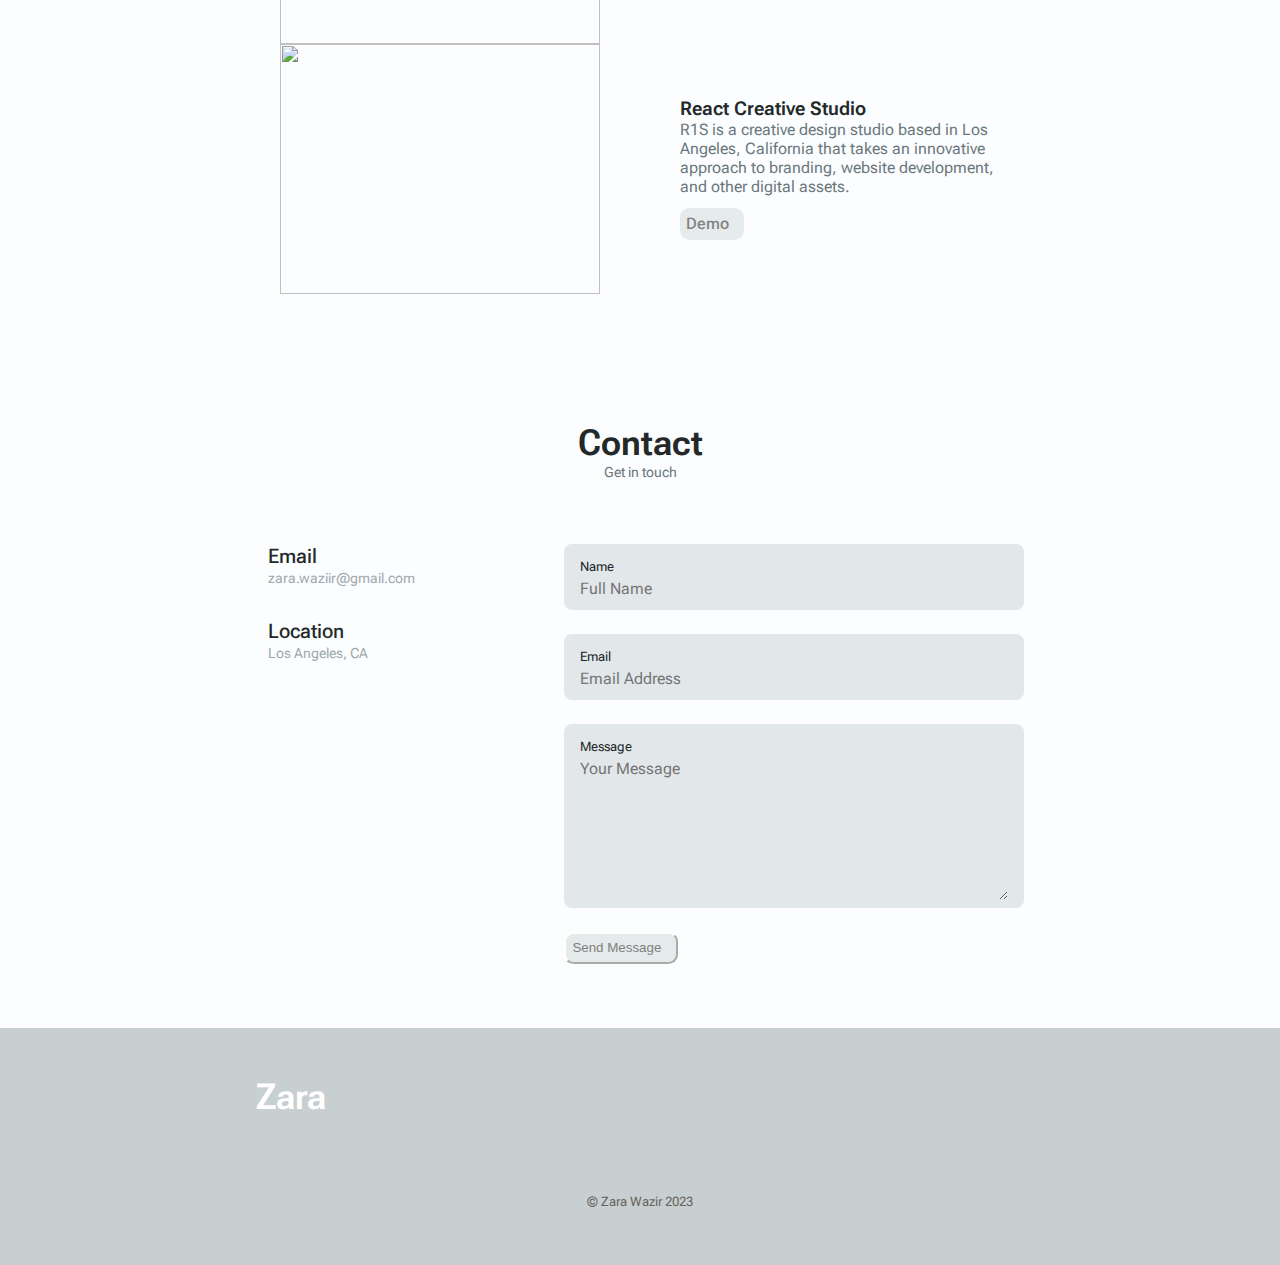
==== commit b22d2b1b: "revised my about me and updated resume link" ====
--- a/index.html
+++ b/index.html
@@ -88,36 +88,47 @@
 				<div class="home__content grid">
 				</div>
 				<div class="home__data">
-					<img src="assets/img/zw.png" alt="" class="home__img">
+					<img src="assets/img/zw.jpg" alt="" class="home__img">
 					<h1 class="home__title">Hello.</h1>
 					<h3 class="home__subtitle">I'm Zara</h3>
-					<p class="home__description">A software developer and visual creative from Los Angeles, CA. </p>
-					<a href="#contact" class="button button--flex">
-						Contact Me <i class="uil uil-message button__icon"></i>
-					</a>
-				</div>
+					<p class="home__description">A full stack software engineer and creative from Los Angeles, CA. </p>
+					<a href="#contact" class="contact-btn-link">
+						Contact Me
+						<i class="uil uil-arrow-right button__icon"></i>
+					</a>
+					<a href="https://docs.google.com/document/d/1dBNSrMmhFsSyOpEwMmmxbTjptZj0i_Wqat9gixYYPEk/edit?usp=sharing"
+						class="resume" target="_blank">Resume
+
+						<i class="uil uil-arrow-right button__icon"></i>
+					</a>
+				</div>
+				<!-- <div>
+						<a href="https://docs.google.com/document/d/1O4CXvCYCmw8gj4f4keh7XNuHsCaDlIm1-J4uMjoQ_Gg/edit?usp=sharing"
+							class="resume" target="_blank">Resume
+							<i class="uil uil-arrow-right button__icon i-resume"></i>
+						</a>
+				</div> -->
 		</section>
 		<!--==================== ABOUT ====================-->
 		<section class="about section" id="about">
 			<h2 class="section__title">About Me</h2>
 			<span class="section__subtitle"></span>
 			<div class="about__container container grid">
-				<img src="assets/img/about2.png" alt="" class="about__img">
+				<img src="assets/img/about3.png" alt="" class="about__img">
 				<div class="about__data">
-				<div class="about__description"> I'm deeply passionate about creating exquisite and functional digital experiences, merging my design expertise with
-				technical skills to craft visually stunning user interfaces and seamless user experiences. <br>
-				<br>
-				As a developer, I am eager to continue learning and growing in this field, pushing the boundaries of what is possible
-				and delivering exceptional results for clients and users.<br>
-				<br>
-				<!-- In my spare time, I find joy in cooking, indulging in K-dramas, tidying up spaces, and fostering a modern minimal
-				lifestyle. I channel this love for simplicity and aesthetics into my web design, where a clean and inviting aesthetic is
-				always a nice touch.
-				<br>
-				 -->
-				 <p>
-					       </p>
-			</div>
+					<div class="about__description"> Hold the vision, trust the process.
+					 I'm a full stack software engineer, born and raised in Southern California. I'm
+					passionate about design, enjoy problem-solving, and believe in a growth mindset. I also love collaborating with others,
+					working in teams, and making a positive impact. I have a background in fashion design and professional experience as a
+					content developer.<br>
+						<br>
+						As an engineer, I am eager to continue learning and growing in this field, pushing the
+						boundaries of what is possible
+						and delivering exceptional results. <br>
+						<br>
+						<p>
+						</p>
+					</div>
 		</section>
 
 		<!-- ==================== SKILLS TECH-STACK ==================== -->
@@ -156,30 +167,35 @@
 		</section>
 
 		<!-- ==================== PORTFOLIO ==================== -->
-		
+
 		<section class="portfolio section" id="portfolio">
-			<h2 class="section__title">Portfolio</h2>
-			<span class="section__subtitle">Most recent work</span>
-			<div class="btn-div">
-				<a href="/portfolio.html" class="button button--small portfolio__button btn-div" >
-					View All
-				<i class="uil uil-arrow-right button__icon"></i>
-			</a>
-		</div>
-	
+			<div>
+				<h2 class="section__title">Portfolio</h2>
+				<span class="section__subtitle">Most recent work</span>
+			</div>
+			<div class="btn-div-div">
+				<div class="btn-div">
+					<a href="/portfolio.html" class="button button--flex button--small portfolio__button btn-div">
+						View All
+						<i class="uil uil-arrow-right button__icon"></i>
+					</a>
+				</div>
+			</div>
+
+
 
 			<div class="portfolio__container container swiper mySwiper">
 				<div class="swiper-wrapper">
 					<!--==================== PORTFOLIO 1 ====================-->
-					<div class="portfolio__content grid swiper-slide">
+					<!-- <div class="portfolio__content grid swiper-slide">
 						<img src="assets/img/iphone-concentration-game.png" alt="" class="portfolio__img p2-img">
 
 						<div class="portfolio__data">
 							<h3 class="portfolio__title">iPhone Concentration Game</h3>
 							<p class="portfolio__description">The Apple iPhone game is a minimal approach to the
 								concentration card game.</p>
-								<a href="https://concentration-game.up.railway.app/" class="button button--flex button--small portfolio__button "
-									target="_blank">
+							<a href="https://concentration-game.up.railway.app/"
+								class="button button--flex button--small portfolio__button " target="_blank">
 								Demo
 								<i class="uil uil-arrow-right  button__icon"></i>
 							</a>
@@ -189,16 +205,18 @@
 								<i class="uil uil-arrow-right button__icon"></i>
 							</a>
 						</div>
-					</div>
+					</div> -->
 					<!--==================== PORTFOLIO 2 ====================-->
 					<div class="portfolio__content grid swiper-slide">
 						<img src="assets/img/interior-design.png" alt="" class="portfolio__img p2-img">
 
 						<div class="portfolio__data">
 							<h3 class="portfolio__title">Interior Design Inspiration Site</h3>
-							<p class="portfolio__description">Allows a user to save their favorite interior design ideas in one place.
+							<p class="portfolio__description">Allows a user to save their favorite interior design ideas
+								in one place.
 							</p>
-							<a href=https://interior-design.up.railway.app/ class="button button--flex button--small portfolio__button " target="_blank">
+							<a href=https://interior-design.up.railway.app/
+								class="button button--flex button--small portfolio__button " target="_blank">
 								Demo
 								<i class="uil uil-arrow-right  button__icon"></i>
 							</a>
@@ -209,16 +227,18 @@
 							</a>
 						</div>
 					</div>
-					
+
 					<!--==================== PORTFOLIO 3 ====================-->
 					<div class="portfolio__content grid swiper-slide">
-						<img src="assets/img/aura.png" alt="" class="portfolio__img p2-img">
+						<img src="assets/img/new-ar.jpg" alt="" class="portfolio__img p2-img">
 
 						<div class="portfolio__data">
 							<h3 class="portfolio__title">React personal experience site</h3>
-							<p class="portfolio__description"> Aura is an app that allows a user to create experiences of places they have been.
+							<p class="portfolio__description"> Aura is an app that allows a user to create experiences
+								of places they have been.
 							</p>
-							<a href="https://aura.up.railway.app/" class="button button--flex button--small portfolio__button" target="_blank" > 
+							<a href="https://aura.up.railway.app/"
+								class="button button--flex button--small portfolio__button" target="_blank">
 								Demo
 								<i class="uil uil-arrow-right button__icon"></i>
 							</a>
@@ -232,35 +252,38 @@
 
 					<!--==================== PORTFOLIO 4 ====================-->
 					<div class="portfolio__content grid swiper-slide">
-						<img src="assets/img/cors.png" alt="" class="portfolio__img p2-img">
-					
+						<img src="assets/img/new-cr.jpg" alt="" class="portfolio__img p2-img">
+
 						<div class="portfolio__data">
 							<h3 class="portfolio__title">Python & Django e-commerce store</h3>
-							<p class="portfolio__description">CORS is an e-commerce website that helps users find the best skincare products. It is a team project. I mostly contributed to front-end.
+							<p class="portfolio__description">CORS is an e-commerce website that helps users find the
+								best skincare products. It is a team project. I mostly contributed to front-end.
 							</p>
-							<a href="https://github.com/CodyMurr/cors-project" class="button button--flex button--small portfolio__button "
-								target="_blank">
+							<a href="https://github.com/CodyMurr/cors-project"
+								class="button button--flex button--small portfolio__button " target="_blank">
 								Github
 								<i class="uil uil-arrow-right button__icon"></i>
 							</a>
 						</div>
 					</div>
-						<!--==================== PORTFOLIO 5 ====================-->
-						<div class="portfolio__content grid swiper-slide">
-							<img src="assets/img/r1s.png" alt="" class="portfolio__img p2-img">
-						
-							<div class="portfolio__data">
-								<h3 class="portfolio__title">React Creative Studio</h3>
-								<p class="portfolio__description">R1S is a creative design studio based in Los Angeles, California that takes an innovative approach to branding, website development, and other digital assets.
-
-								</p>
-								<a href="https://rohe1studio.com/" class="button button--flex button--small portfolio__button "
-									target="_blank">
-									Demo
-									<i class="uil uil-arrow-right button__icon"></i>
-								</a>
-							</div>
-						</div>
+					<!--==================== PORTFOLIO 5 ====================-->
+					<div class="portfolio__content grid swiper-slide">
+						<img src="assets/img/new-r1s.jpg" alt="" class="portfolio__img p2-img">
+
+						<div class="portfolio__data">
+							<h3 class="portfolio__title">React Creative Studio</h3>
+							<p class="portfolio__description">R1S is a creative design studio based in Los Angeles,
+								California that takes an innovative approach to branding, website development, and other
+								digital assets.
+
+							</p>
+							<a href="https://rohe1studio.com/"
+								class="button button--flex button--small portfolio__button " target="_blank">
+								Demo
+								<i class="uil uil-arrow-right button__icon"></i>
+							</a>
+						</div>
+					</div>
 				</div>
 
 				<!-- Add Arrows -->
@@ -280,7 +303,7 @@
 		<!--==================== CONTACT ME ====================-->
 		<section class="contact section" id="contact">
 			<h2 class="section__title">Contact</h2>
-		<span class="section__subtitle">Get in touch</span>
+			<span class="section__subtitle">Get in touch</span>
 
 			<div class="contact__container container grid">
 				<div>
@@ -310,7 +333,8 @@
 						</div>
 						<div class="contact__content">
 							<label for="" class="contact__label">Email</label>
-							<input type="email" name="email" class="contact__input" placeholder="Email Address" required>
+							<input type="email" name="email" class="contact__input" placeholder="Email Address"
+								required>
 						</div>
 					</div>
 					<!-- <div class="contact__content">
@@ -319,12 +343,13 @@
 					</div> -->
 					<div class="contact__content">
 						<label for="" class="contact__label">Message</label>
-						<textarea name="textarea" id="" cols="0" rows="7" class="contact__input" placeholder="Your Message" required></textarea>
+						<textarea name="textarea" id="" cols="0" rows="7" class="contact__input"
+							placeholder="Your Message" required></textarea>
 					</div>
 					<div>
 						<button type="submit" class="button button--flex">
 							Send Message
-							<i class="uil uil-message button__icon" ></i>
+							<i class="uil uil-message button__icon"></i>
 						</button>
 					</div>
 				</form>
@@ -338,17 +363,18 @@
 			<div class="footer__container container grid">
 				<div>
 					<h1 class="footer__title">Zara</h1>
-					<span class="footer__subtitle">Frontend developer</span>
-				</div>
-
-				<ul class="footer__links">
-					<li>
-						<a href="https://docs.google.com/document/d/1O4CXvCYCmw8gj4f4keh7XNuHsCaDlIm1-J4uMjoQ_Gg/edit?usp=sharing"
-						class="footer__links resume" target="_blank">Resume
-						</a>
-					</li>
-			
-				</ul>
+				</div>
+
+				<!-- <ul class="footer__links">
+			<li>
+				<a href="https://docs.google.com/document/d/1O4CXvCYCmw8gj4f4keh7XNuHsCaDlIm1-J4uMjoQ_Gg/edit?usp=sharing"
+					class="footer__links resume" target="_blank">Resume
+				</a>
+			</li>
+		
+		</ul> -->
+
+
 
 				<div class="footer__social">
 
@@ -385,7 +411,7 @@
 	<!--==================== SWIPER JS ====================-->
 	<script src="assets/js/swiper-bundle.min.js"></script>
 	<!--==================== MAIN JS ====================-->
-<script src="assets/js/main.js?v=1.0"></script>
+	<script src="assets/js/main.js?v=1.0"></script>
 
 </body>
 
--- a/assets/css/style.css
+++ b/assets/css/style.css
@@ -140,11 +140,6 @@
 }
 
 
-img {
-	max-width: 100%;
-	height: auto;
-} 
-
 /*==================== REUSABLE CSS CLASSES ====================*/
 .section {
 	padding: 3rem 0 4rem;
@@ -262,12 +257,14 @@
 	bottom: 0.5rem;
 	font-size: 1.5rem;
 	cursor: pointer;
-	color: var(--first-color);
+	color:#9D9D9D;
+	/* color: var(--first-color); */
 
 }
 
 .nav__close:hover {
-	color: var(--first-color-alt);
+	/* color: var(--first-color-alt); */
+color: #67645e;
 }
 
 
@@ -304,12 +301,14 @@
 }
 
 .home__img {
+max-width: 100%;
+height: 20rem;
 margin-bottom: 10rem;
-height: 20rem;
+
 }
 
 .home__data {
-	grid-column: 1/3;
+	grid-column: 1/2;
 }
 
 .home__title {
@@ -388,6 +387,12 @@
 
 
 /*==================== BUTTONS ====================*/
+
+.btn-div {
+	display: flex !important;
+	justify-content: center !important;
+	margin-bottom: 4rem !important;
+}
 .button {
 	color: black;
 	display: inline-block;
@@ -417,11 +422,21 @@
 	
 }
 
-.btn-div {
-	display: flex !important;
-	justify-content: center !important;
-	margin-bottom: 5rem !important;
-}
+.resume {
+	color: #67645e;
+	margin-left: 1.1rem;
+}
+
+.contact-btn-link {
+color: #67645e;
+}
+
+.resume:hover,
+.contact-btn-link:hover {
+	text-decoration: underline;
+}
+
+
 
 /*==================== ABOUT ====================*/
  .about__img {
@@ -921,4 +936,38 @@
 	}
 
 
-	
+	/* Mobile devices */
+	@media screen and (min-width: 320px) and (max-width: 480px) {
+		.home__img{
+			max-width: 99% !important;
+			height: auto !important;
+			margin-right: 1rem !important;
+		}
+
+		.home__description {
+			font-size: small !important;
+			margin-bottom: var(--mb-2);
+			position: relative;
+			width: 50ch;
+			font-weight: bold;
+			animation: type 5s steps(40), blink 0.5s step-end infinite alternate;
+			white-space: nowrap;
+			overflow: hidden;
+			border-right: 3px solid;
+		}
+
+		@keyframes type {
+			0% {
+				width: 0;
+			}
+		}
+
+		@keyframes blink {
+			50% {
+				border-color: transparent;
+			}
+		}
+
+	}
+
+	/* test  */
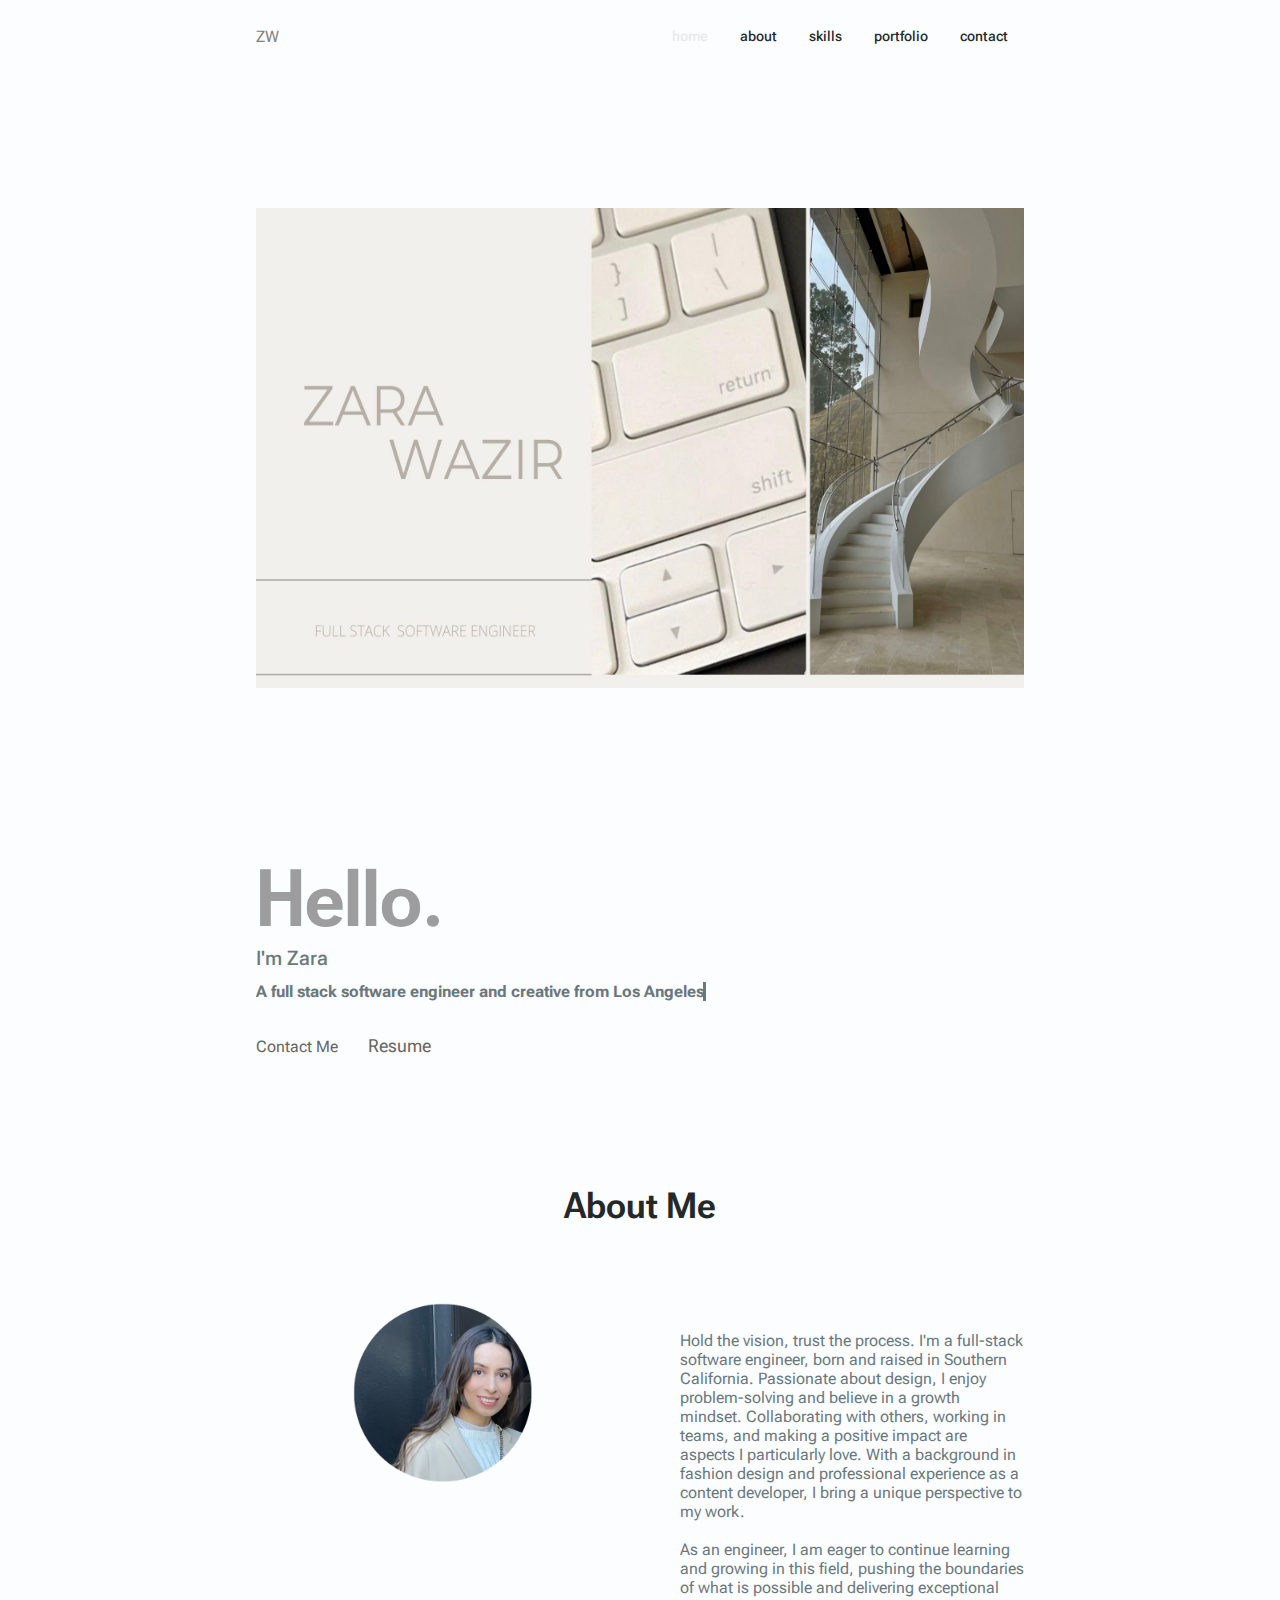
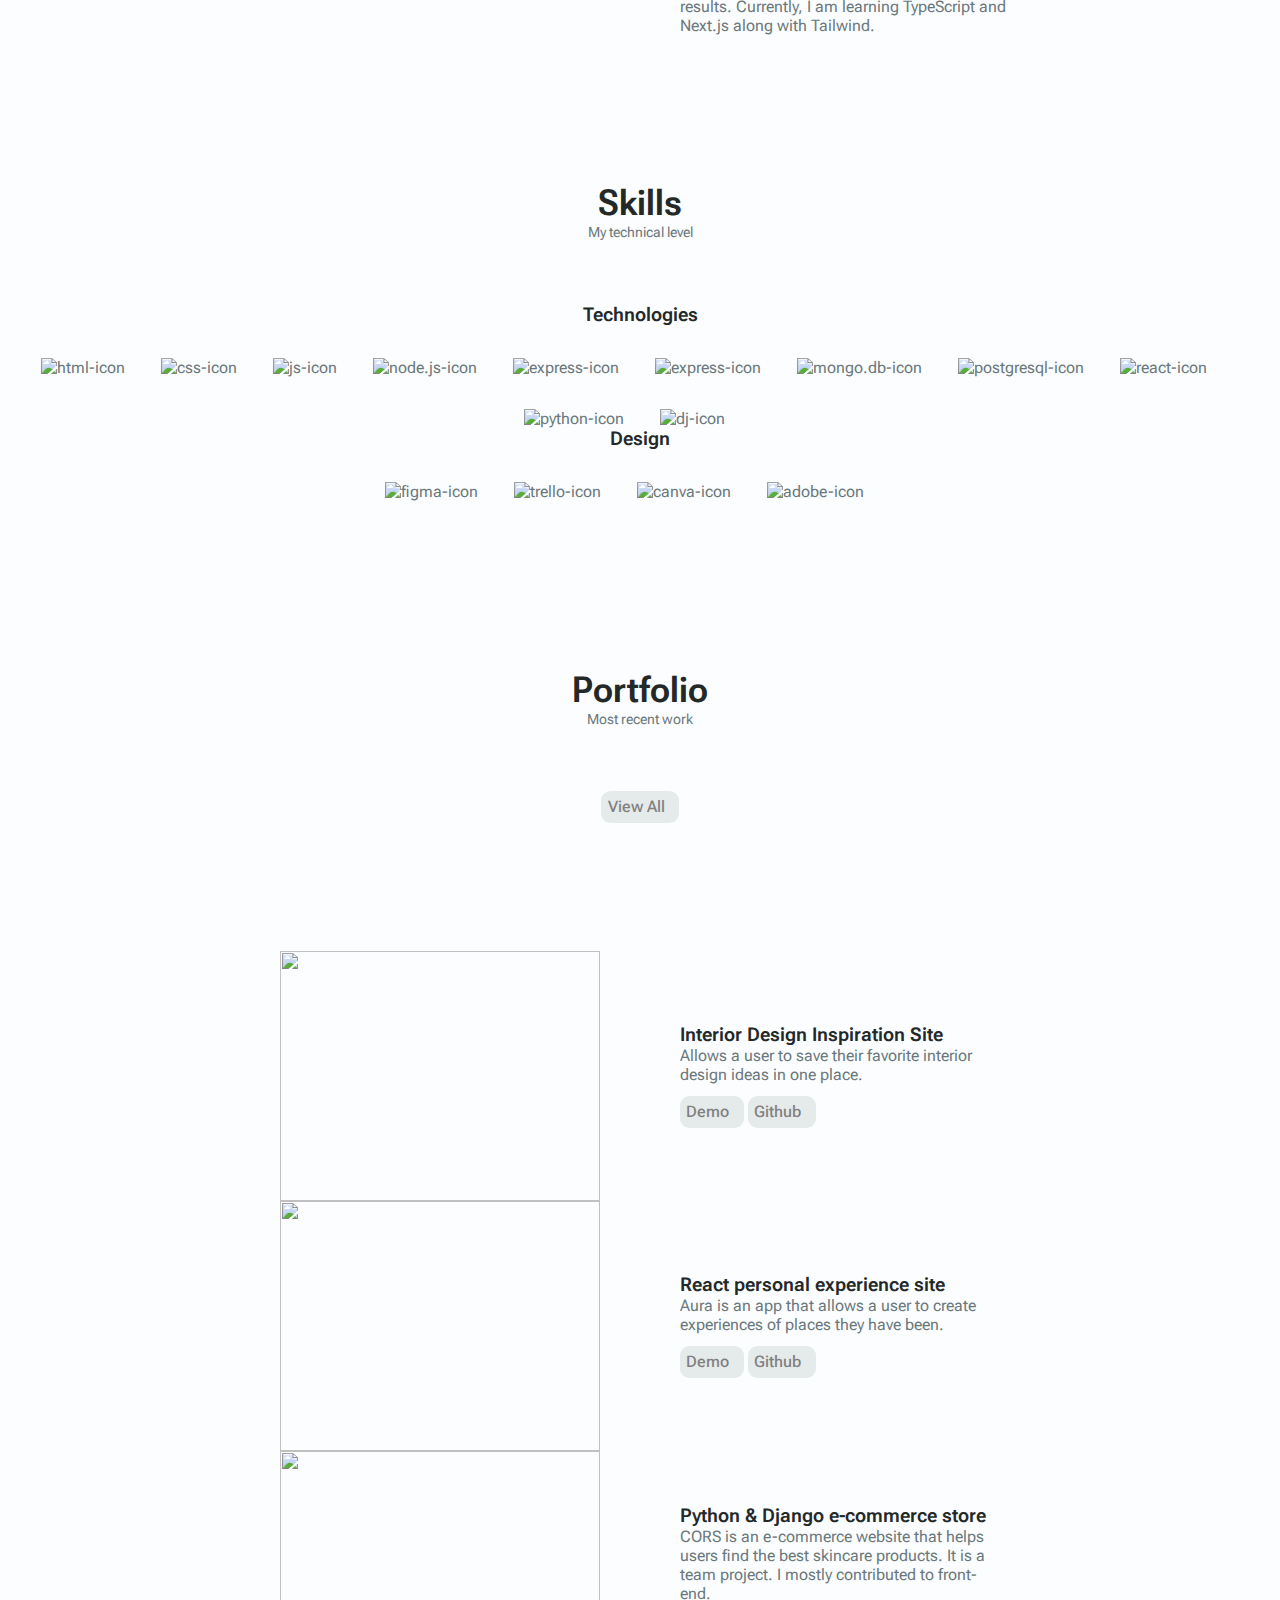
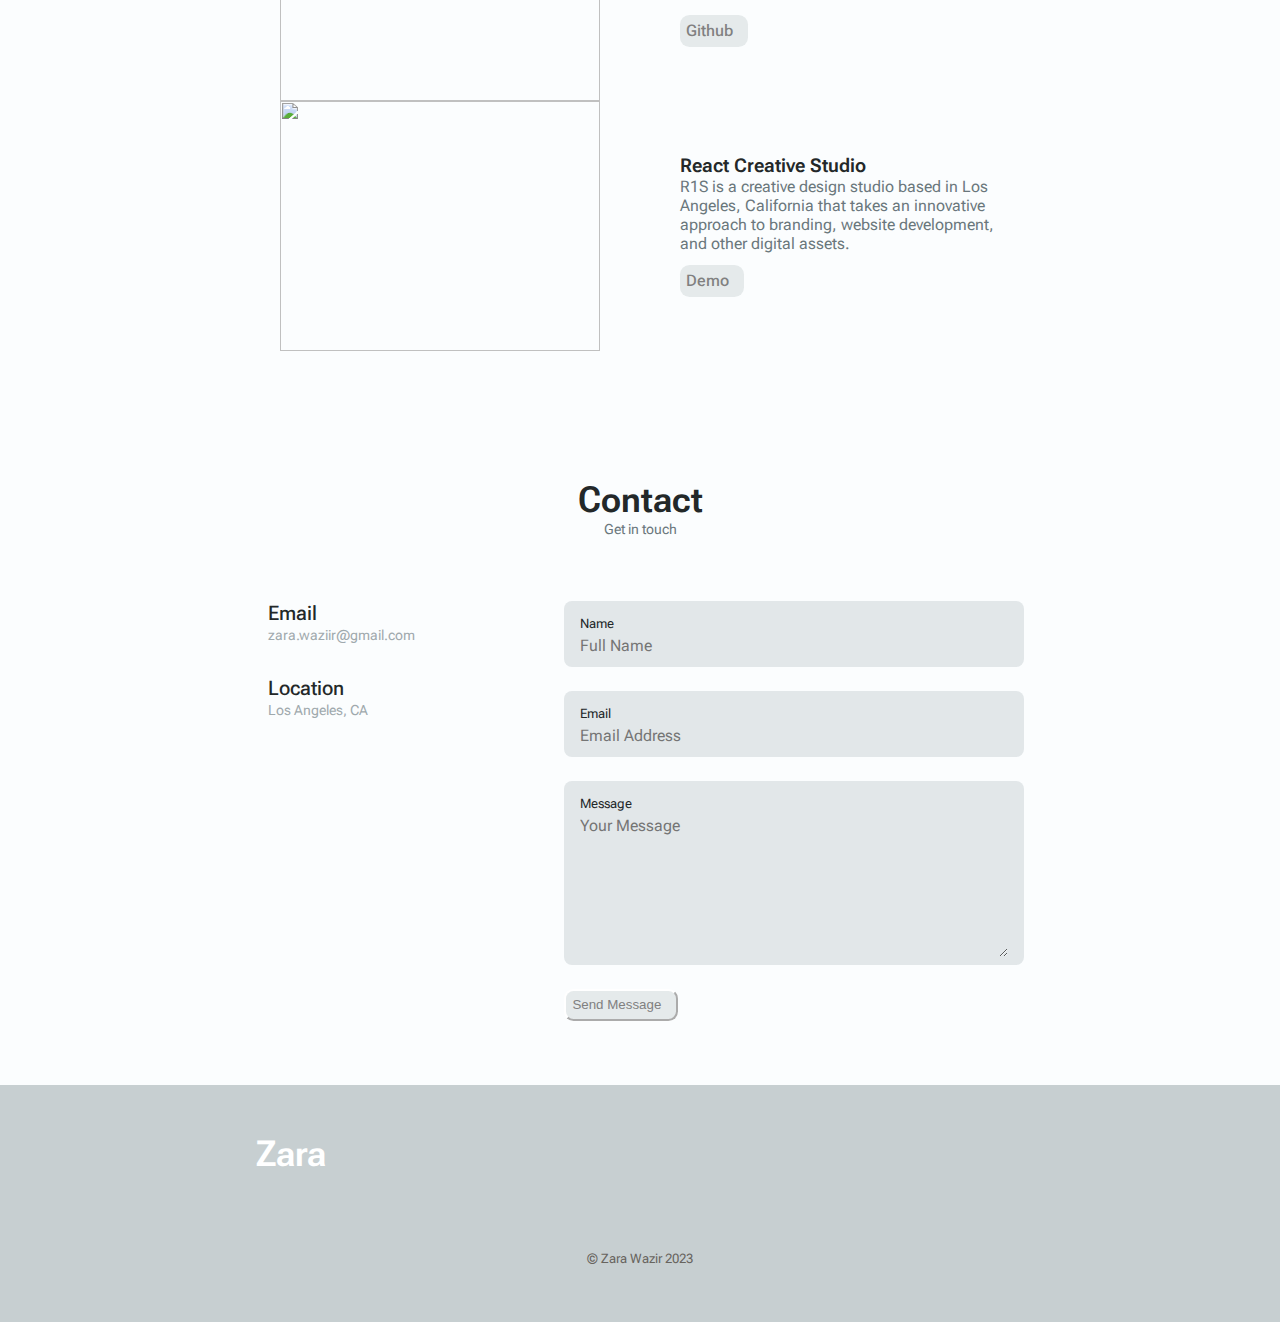
==== commit 53c6fe36: "added more to the about section" ====
--- a/index.html
+++ b/index.html
@@ -116,15 +116,13 @@
 			<div class="about__container container grid">
 				<img src="assets/img/about3.png" alt="" class="about__img">
 				<div class="about__data">
-					<div class="about__description"> Hold the vision, trust the process.
-					 I'm a full stack software engineer, born and raised in Southern California. I'm
-					passionate about design, enjoy problem-solving, and believe in a growth mindset. I also love collaborating with others,
-					working in teams, and making a positive impact. I have a background in fashion design and professional experience as a
-					content developer.<br>
+					<div class="about__description"> Hold the vision, trust the process. I'm a full-stack software engineer, born and raised in Southern California.
+					Passionate about design, I enjoy problem-solving and believe in a growth mindset. Collaborating with others, working in
+					teams, and making a positive impact are aspects I particularly love. With a background in fashion design and
+					professional experience as a content developer, I bring a unique perspective to my work.<br>
 						<br>
-						As an engineer, I am eager to continue learning and growing in this field, pushing the
-						boundaries of what is possible
-						and delivering exceptional results. <br>
+						As an engineer, I am eager to continue learning and growing in this field, pushing the boundaries of what is possible
+						and delivering exceptional results. Currently, I am learning TypeScript and Next.js along with Tailwind.<br>
 						<br>
 						<p>
 						</p>
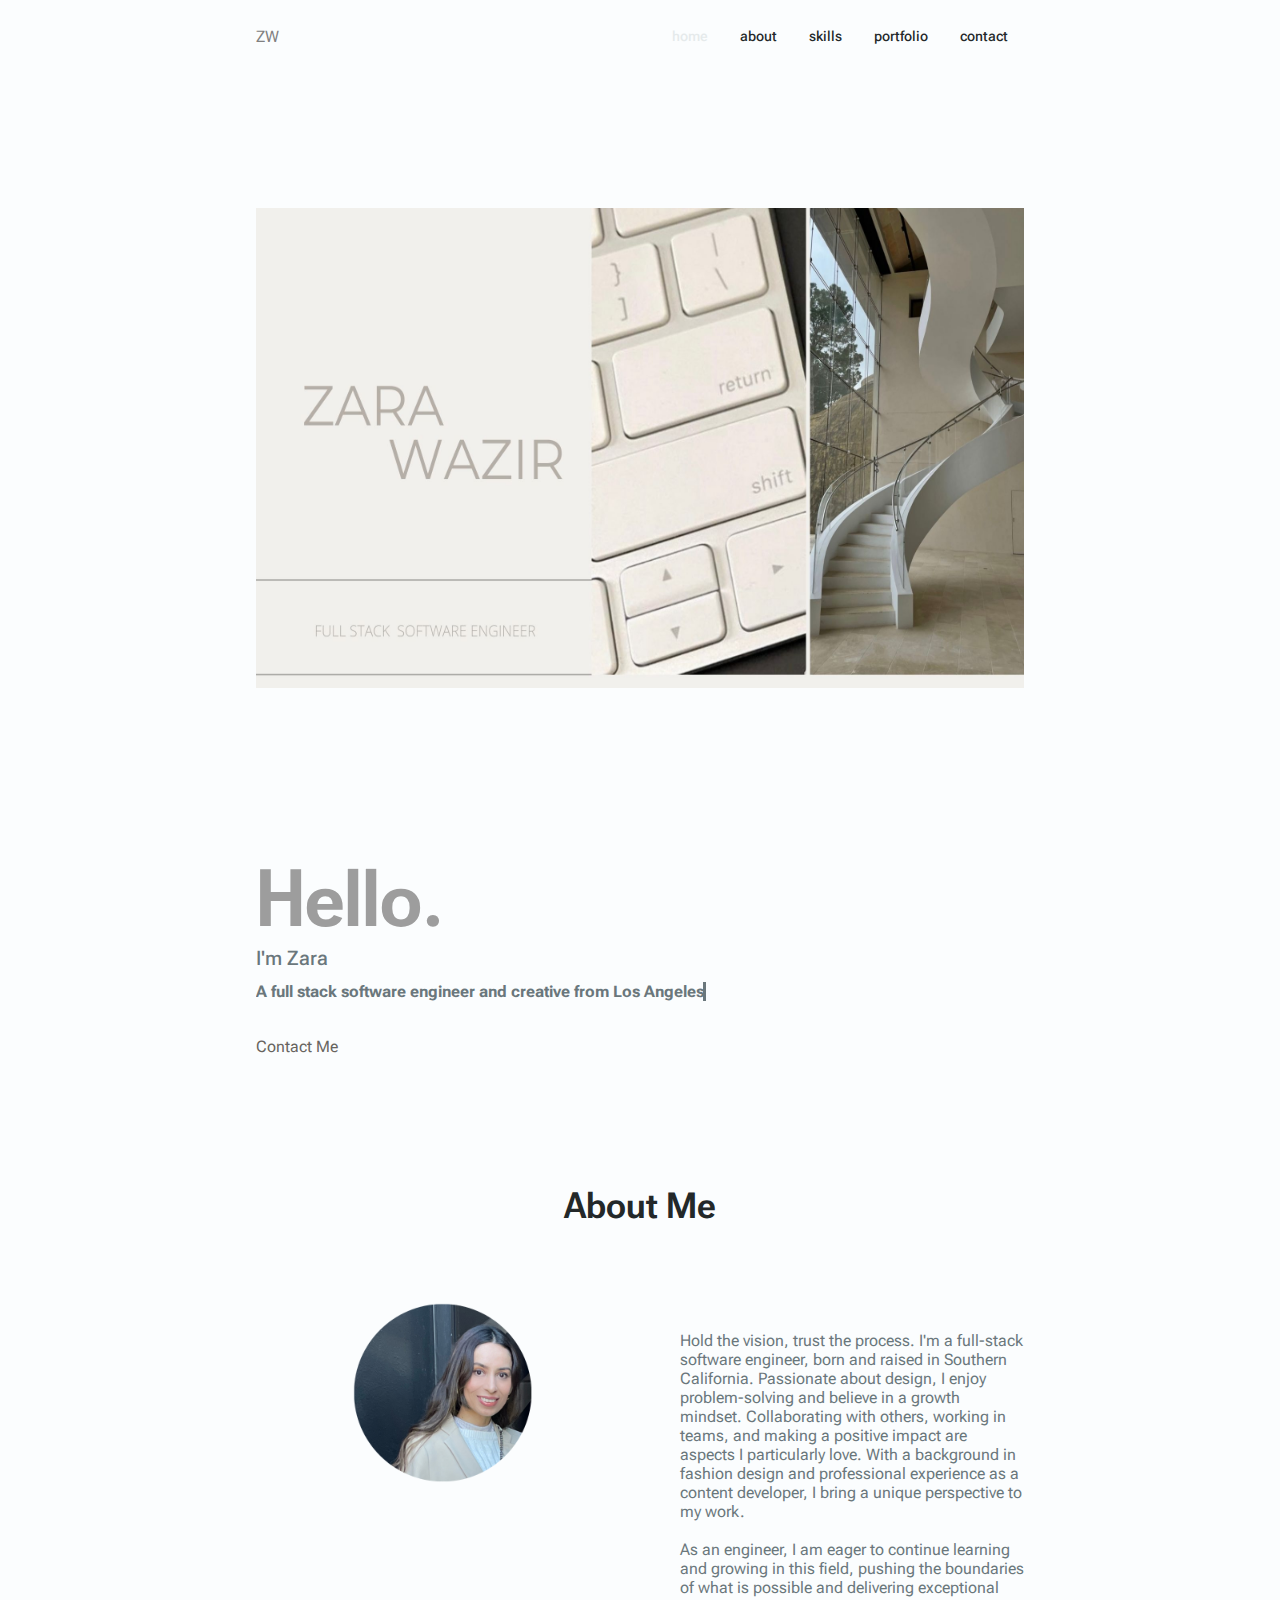
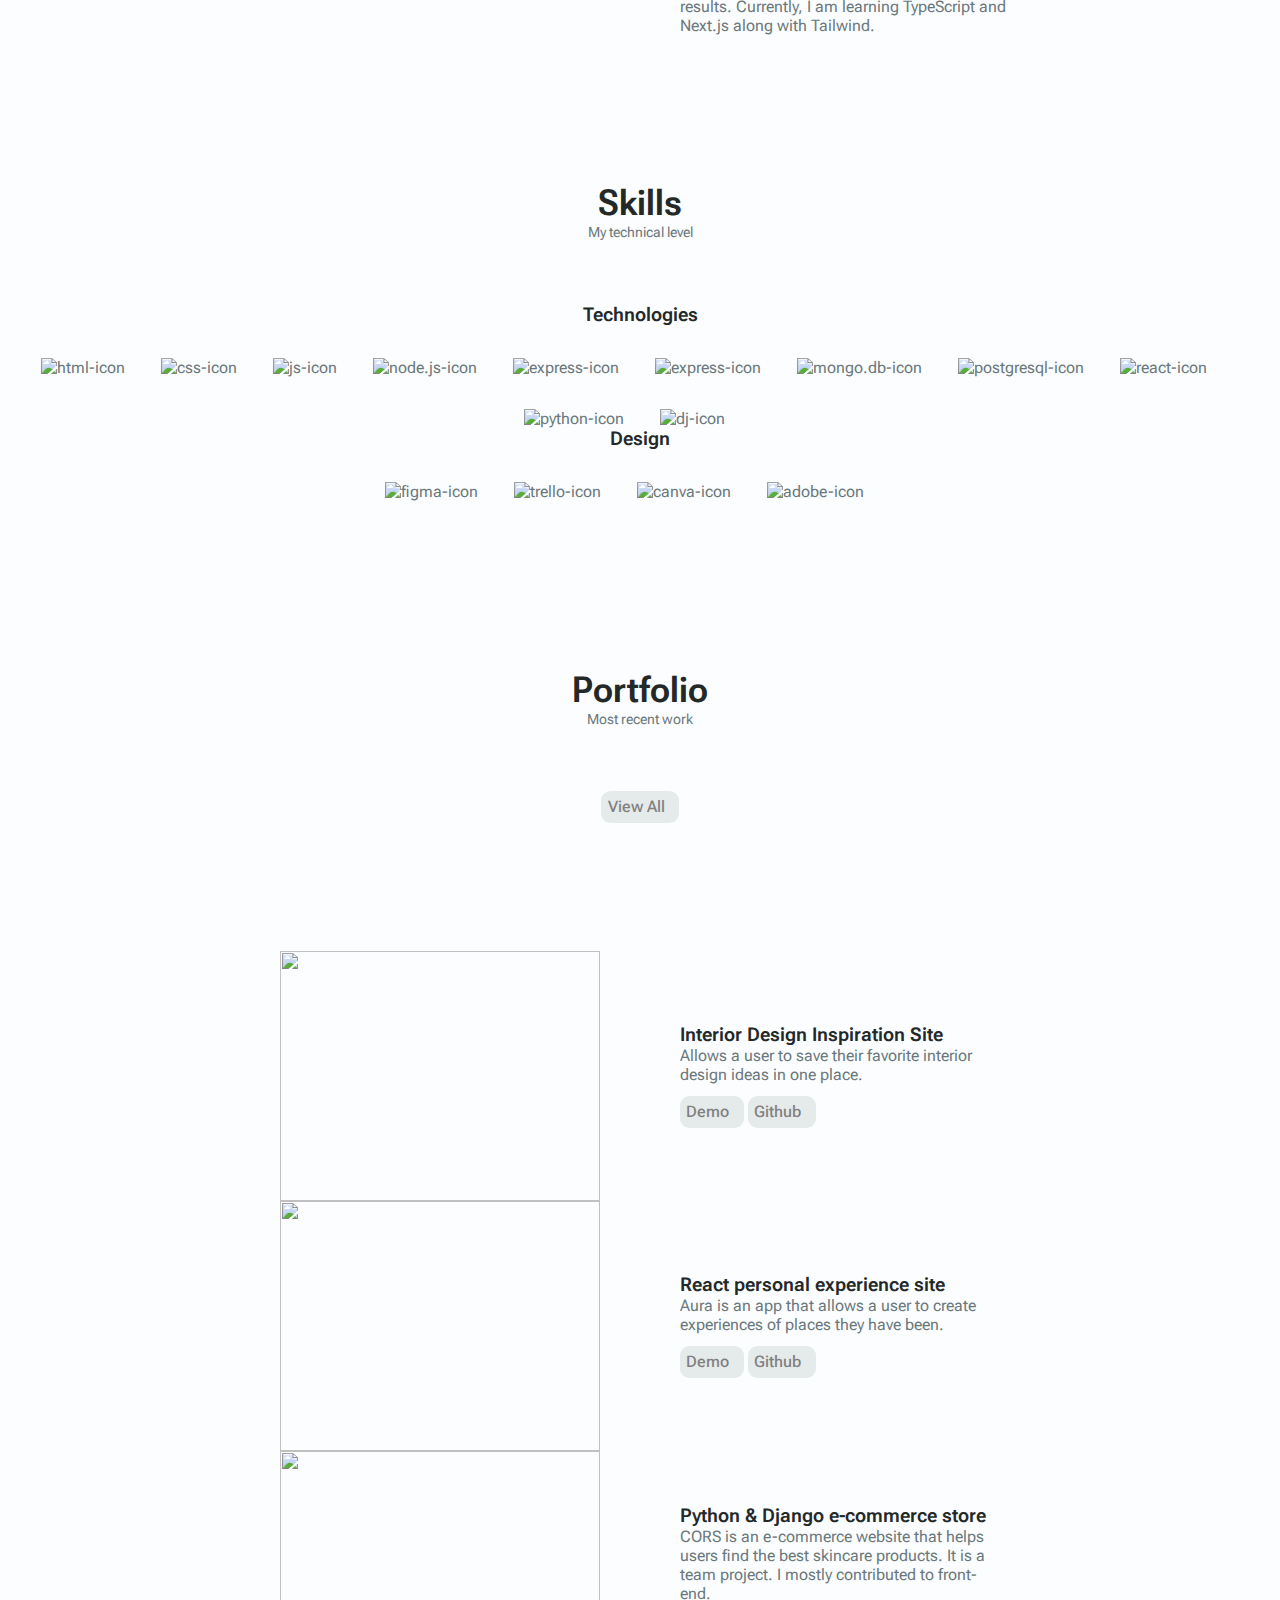
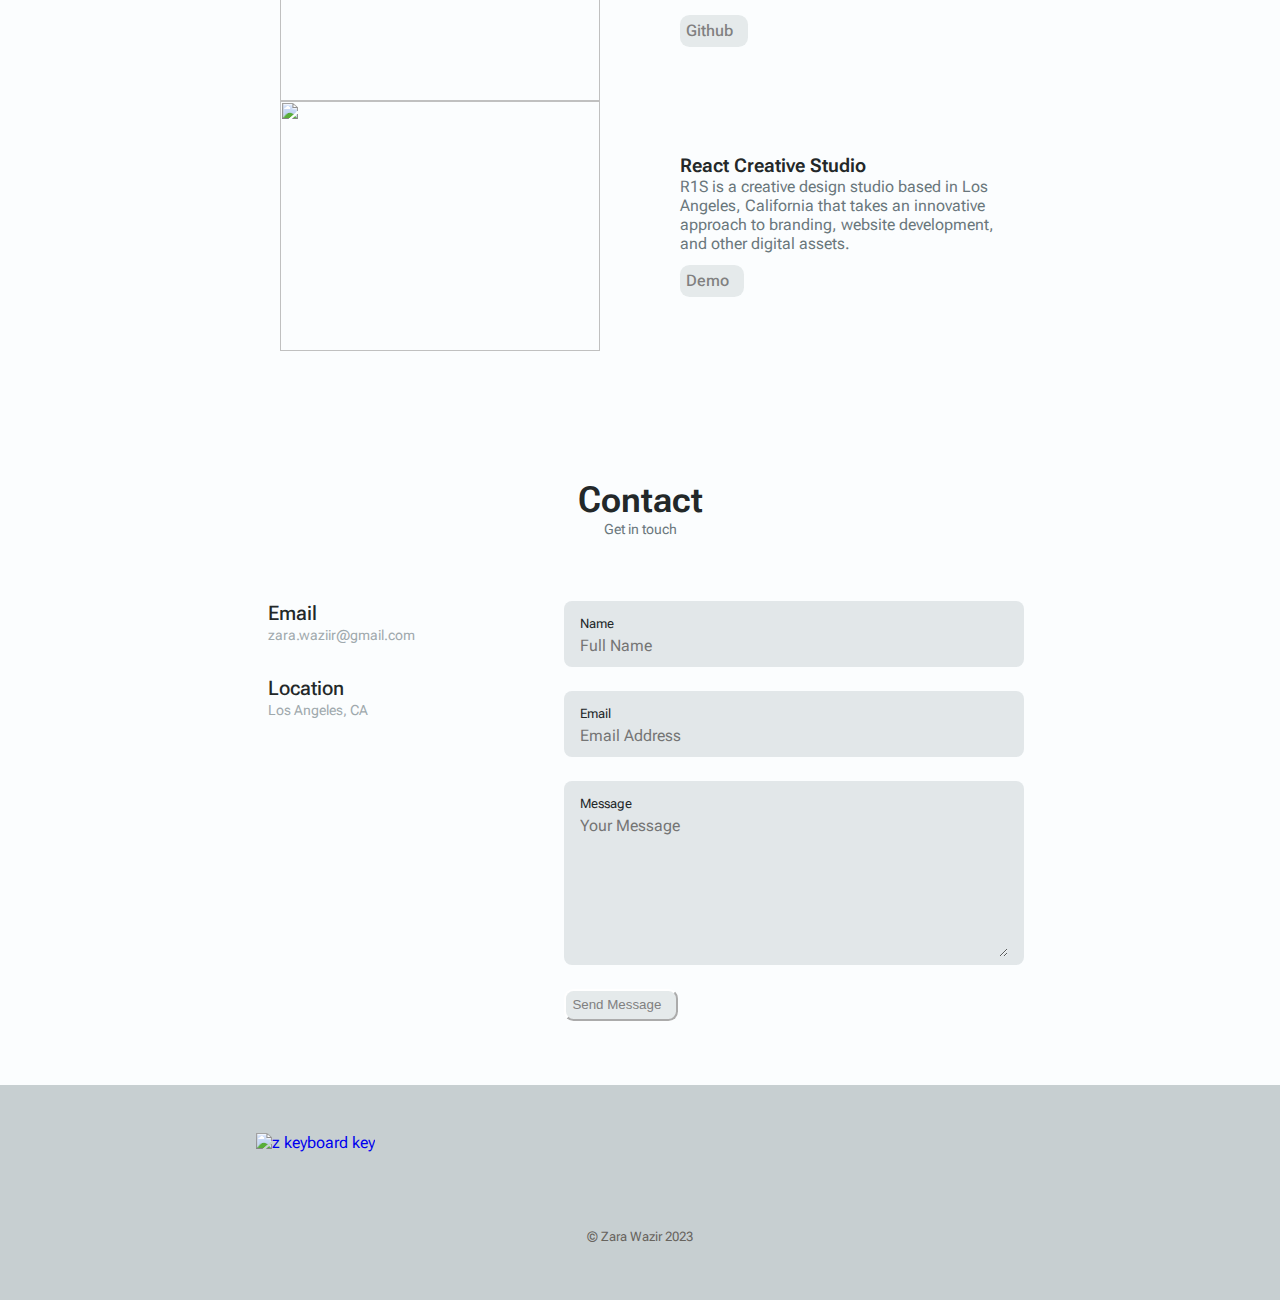
==== commit f3655d39: "removed resume links added z key to footer in home and in portfolio page" ====
--- a/index.html
+++ b/index.html
@@ -96,18 +96,12 @@
 						Contact Me
 						<i class="uil uil-arrow-right button__icon"></i>
 					</a>
-					<a href="https://docs.google.com/document/d/1dBNSrMmhFsSyOpEwMmmxbTjptZj0i_Wqat9gixYYPEk/edit?usp=sharing"
+					<!-- <a href=""
 						class="resume" target="_blank">Resume
 
 						<i class="uil uil-arrow-right button__icon"></i>
-					</a>
-				</div>
-				<!-- <div>
-						<a href="https://docs.google.com/document/d/1O4CXvCYCmw8gj4f4keh7XNuHsCaDlIm1-J4uMjoQ_Gg/edit?usp=sharing"
-							class="resume" target="_blank">Resume
-							<i class="uil uil-arrow-right button__icon i-resume"></i>
-						</a>
-				</div> -->
+					</a> -->
+				</div>
 		</section>
 		<!--==================== ABOUT ====================-->
 		<section class="about section" id="about">
@@ -360,19 +354,8 @@
 		<div class="footer__bg">
 			<div class="footer__container container grid">
 				<div>
-					<h1 class="footer__title">Zara</h1>
-				</div>
-
-				<!-- <ul class="footer__links">
-			<li>
-				<a href="https://docs.google.com/document/d/1O4CXvCYCmw8gj4f4keh7XNuHsCaDlIm1-J4uMjoQ_Gg/edit?usp=sharing"
-					class="footer__links resume" target="_blank">Resume
-				</a>
-			</li>
-		
-		</ul> -->
-
-
+					<a href="#"><img src="/assets/img/zlogo.png" alt="z keyboard key"></a>
+				</div>
 
 				<div class="footer__social">
 
